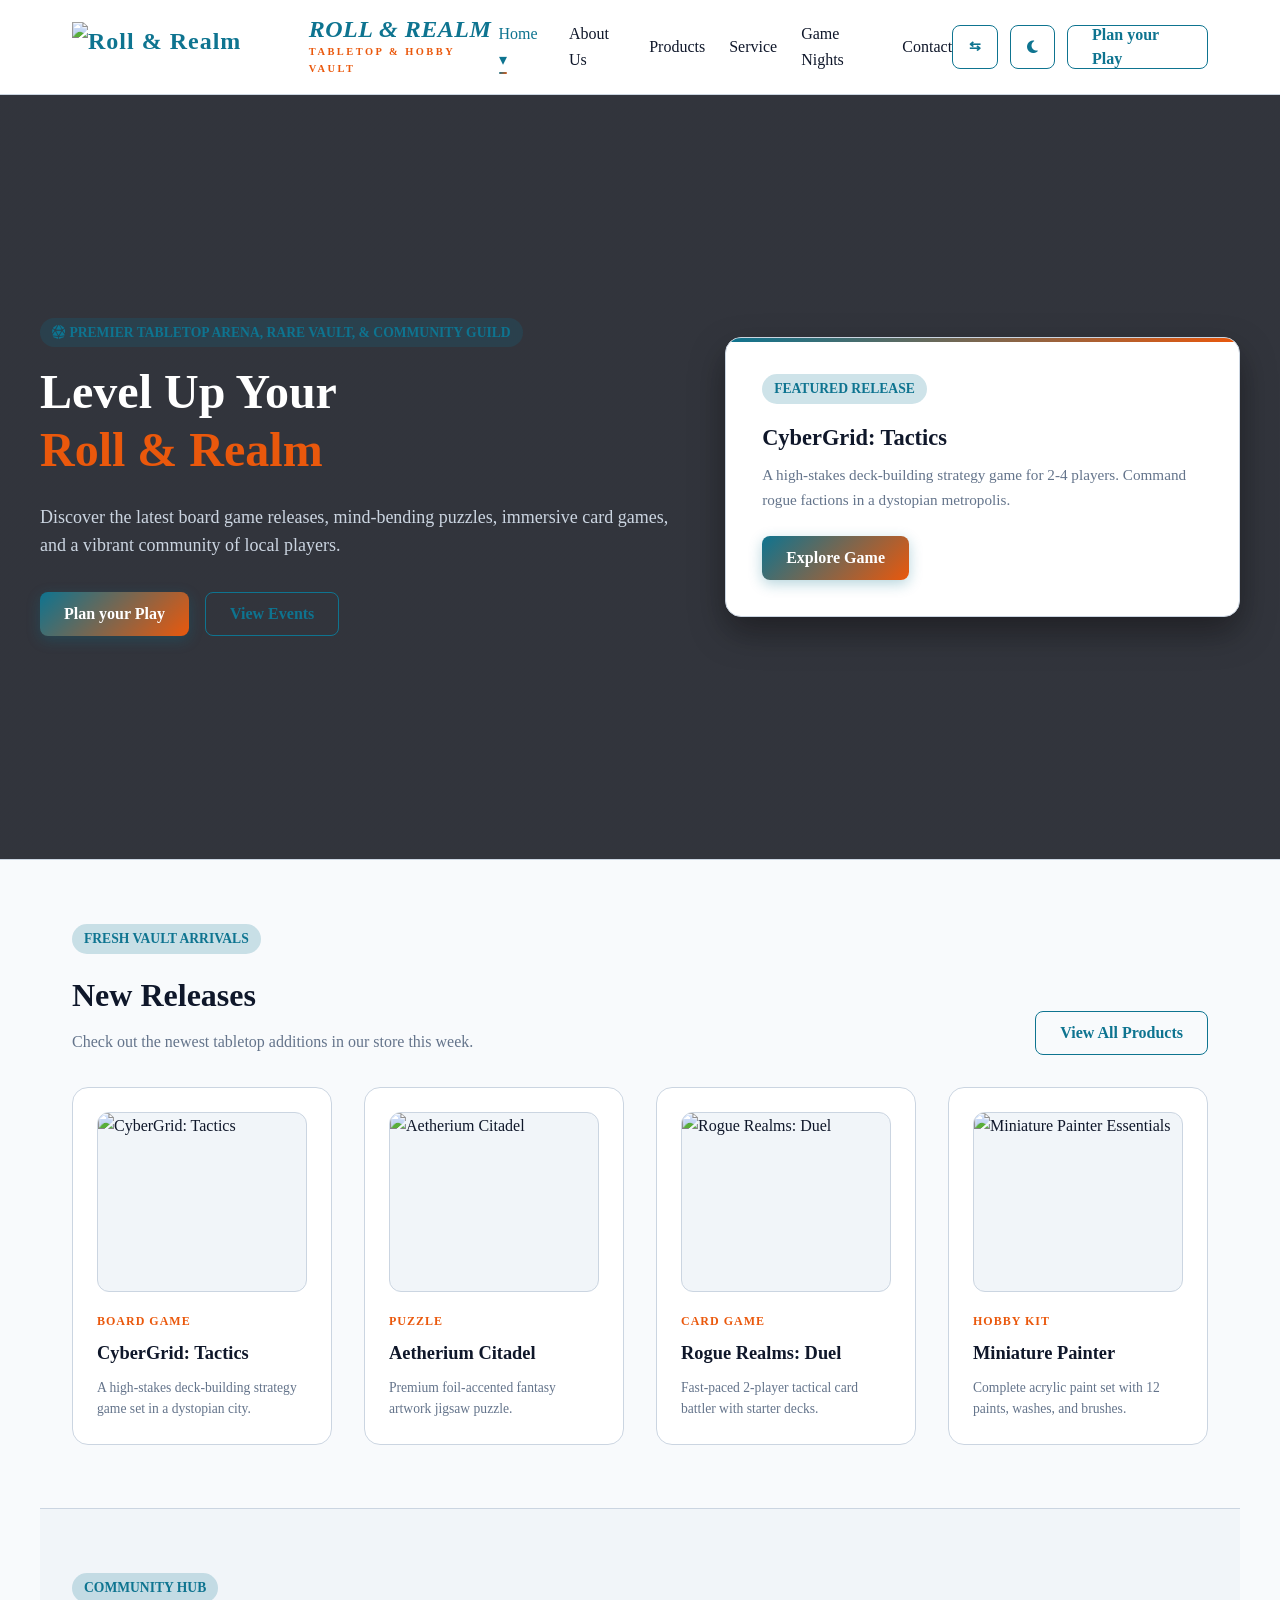
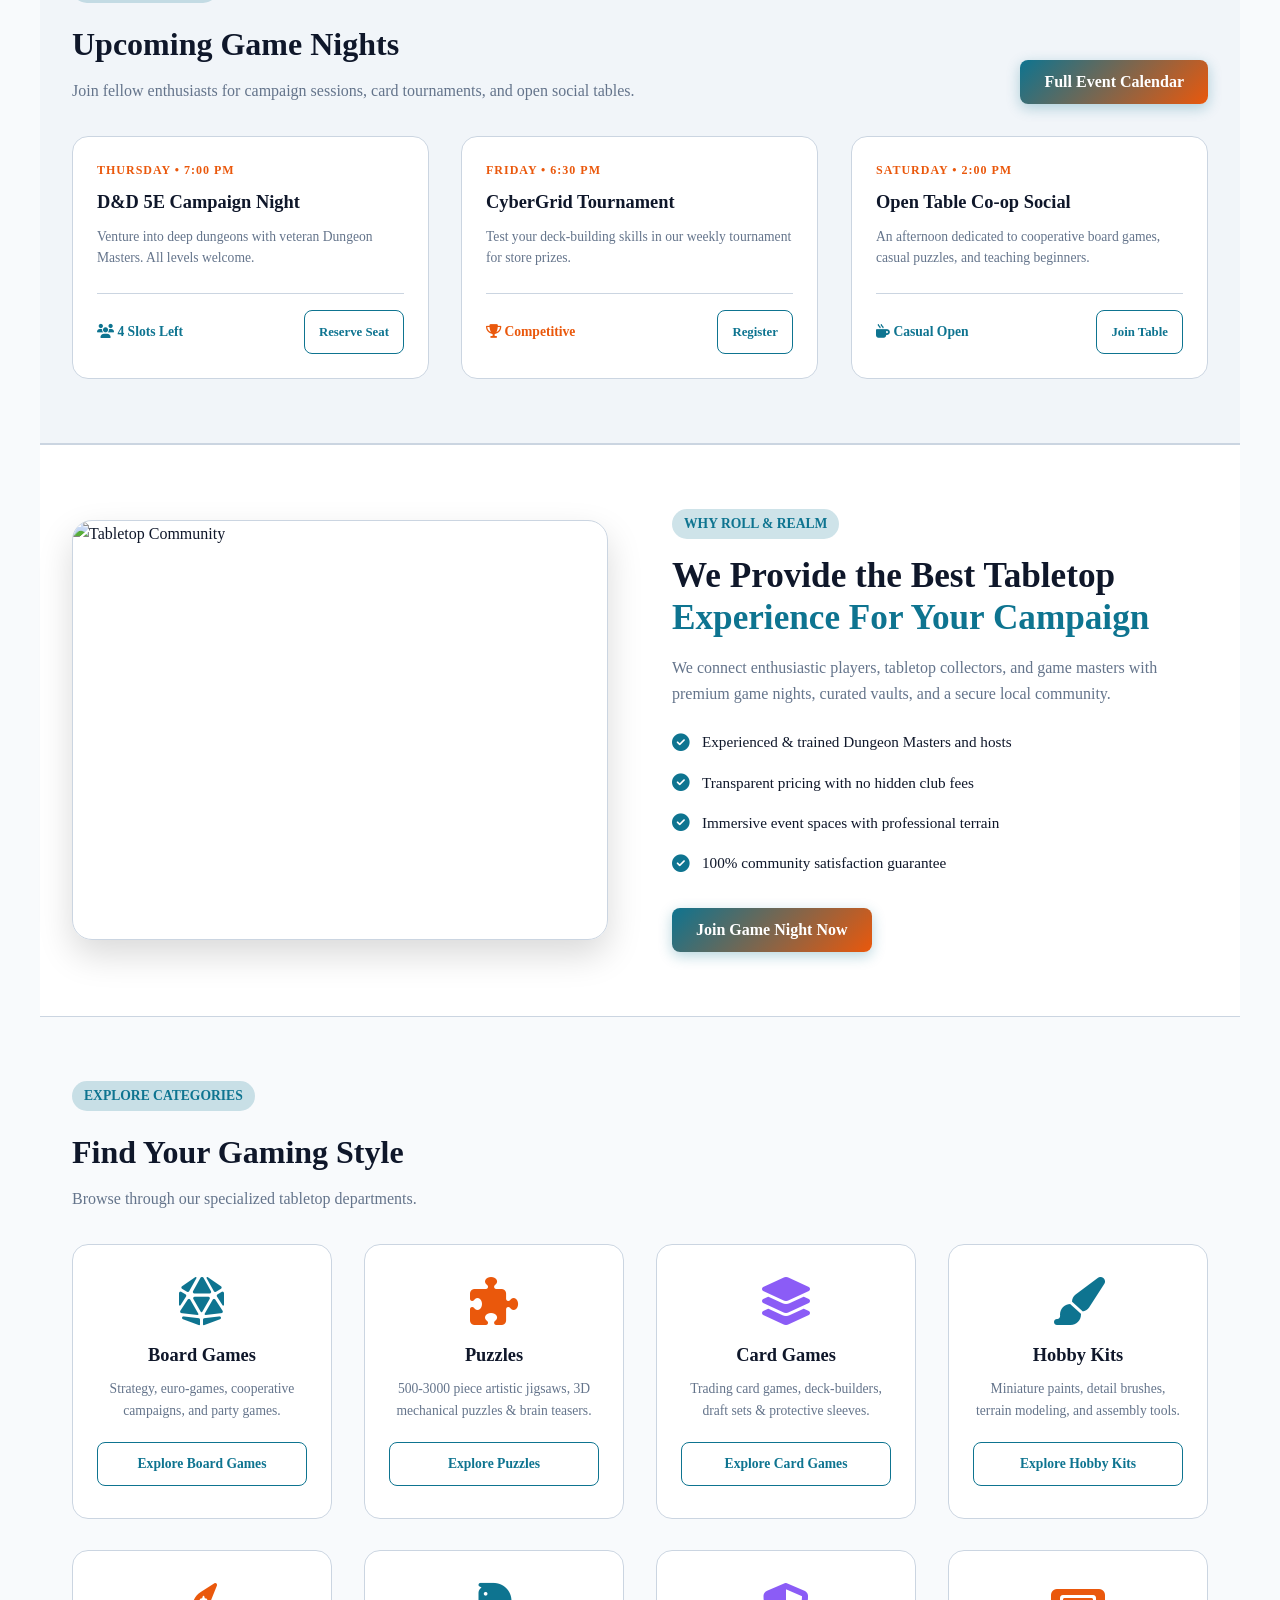
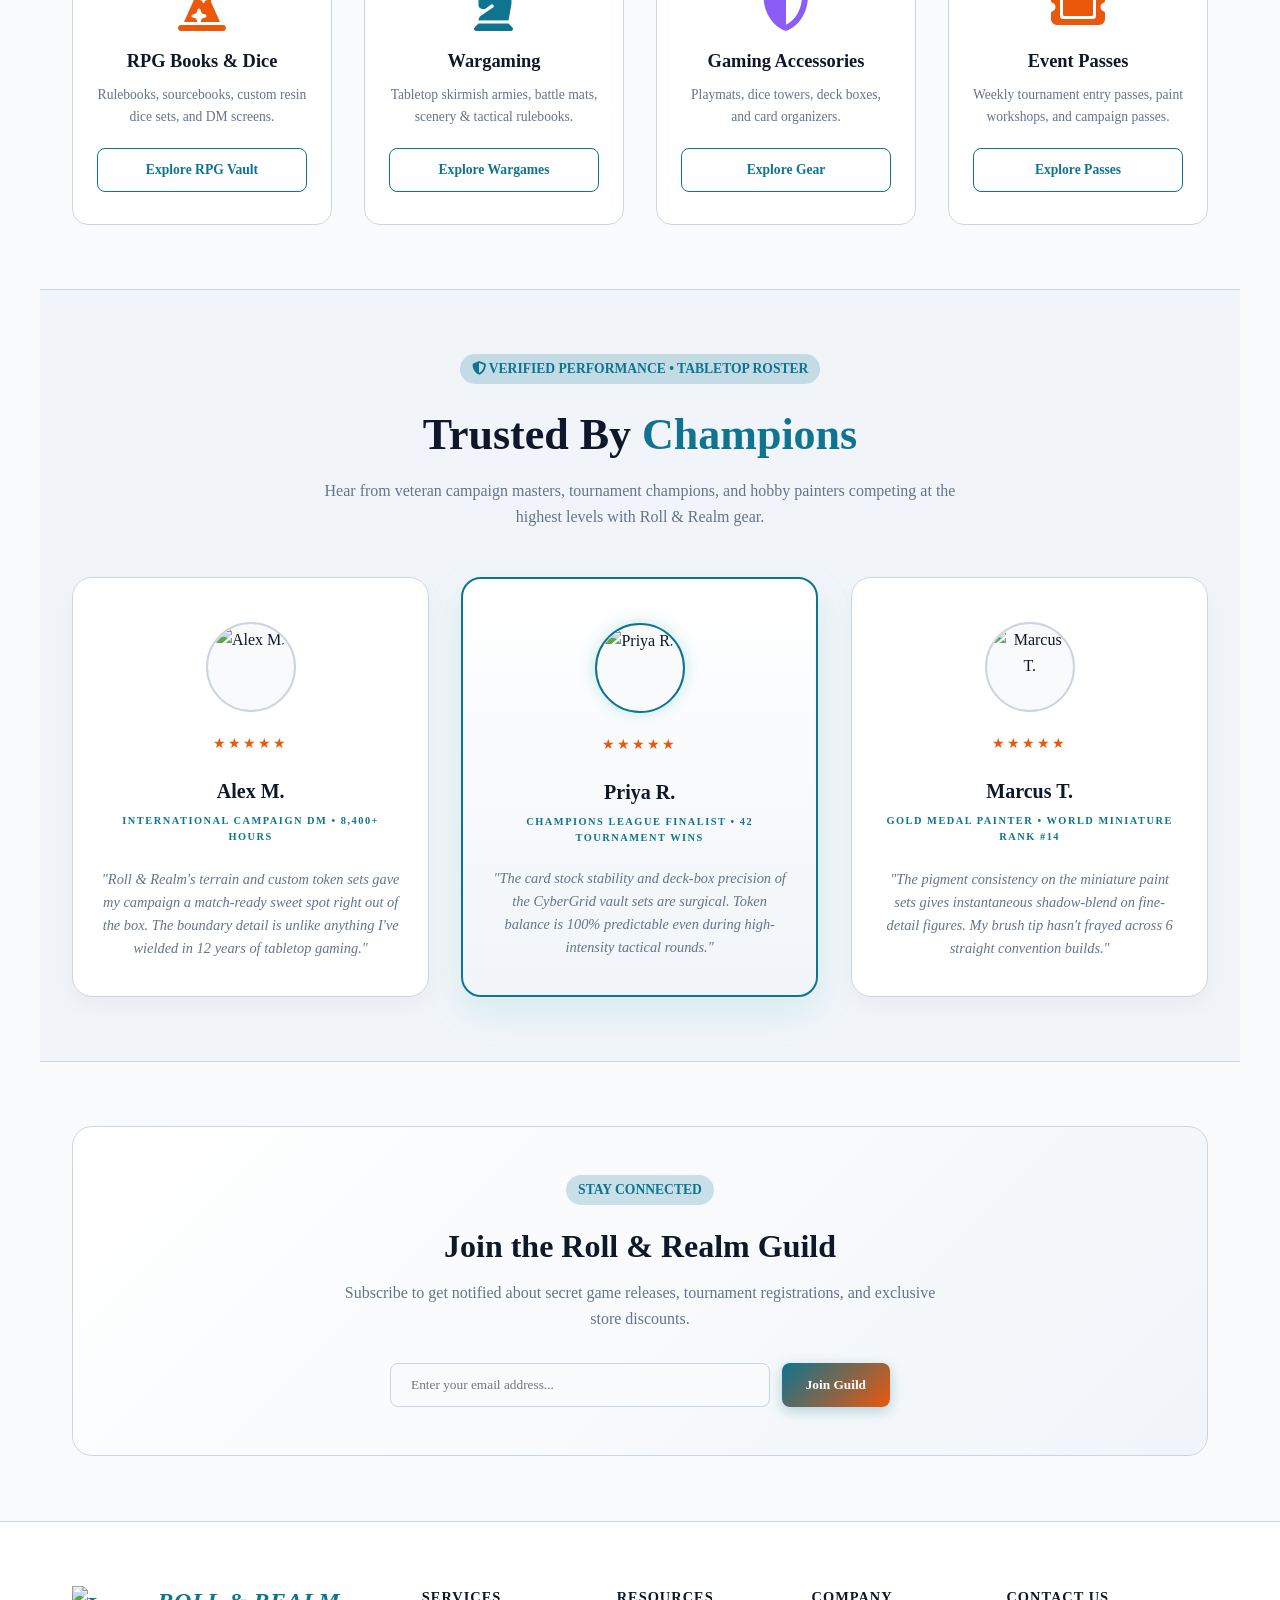
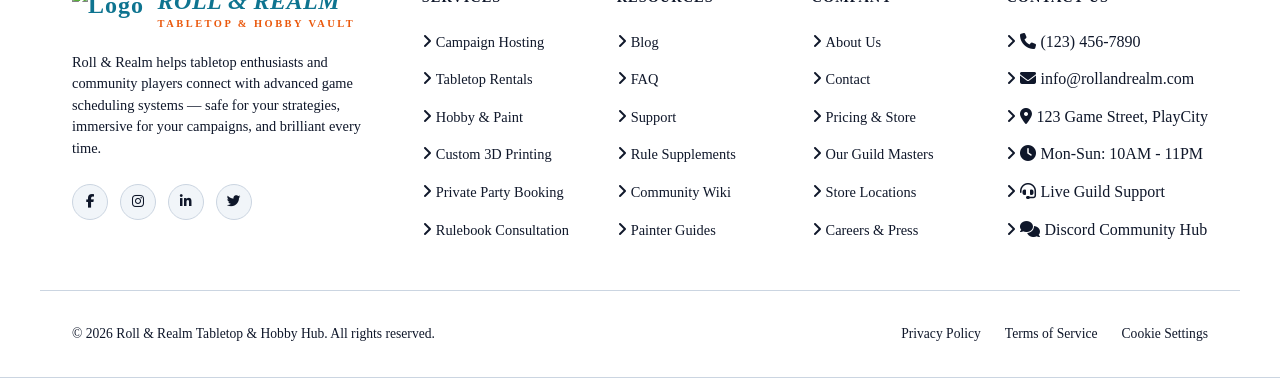
==== index.html @ 646dea74 "Add files via upload" ====
<!DOCTYPE html>
<html lang="en" dir="ltr" data-theme="light">
<head>
  <meta charset="UTF-8" />
  <meta name="viewport" content="width=device-width, initial-scale=1.0" />
  <title>Roll & Realm | Tabletop Games, Puzzles & Community</title>
  <link rel="stylesheet" href="https://cdnjs.cloudflare.com/ajax/libs/font-awesome/6.5.2/css/all.min.css">
  <link rel="stylesheet" href="index.css">
  <link rel="stylesheet" href="header_footer.css">
</head>
<body>

  <header>
    <div class="nav-container">
      <a href="index.html" class="logo" style="display: flex; align-items: center; gap: 0.85rem; text-decoration: none;">
        <img src="images/Gemini_Generated_Image_be06c9be06c9be06-removebg-preview.png" alt="Roll & Realm Logo" class="logo-img" style="height: 50px; width: auto; object-fit: contain;">
        <div style="display: flex; flex-direction: column;">
          <span style="font-family: var(--font-heading); font-size: 1.5rem; font-weight: 800; font-style: italic; letter-spacing: 0.5px; color: var(--accent-teal); line-height: 1.1;">
            ROLL & REALM
          </span>
          <span style="font-family: var(--font-body); font-size: 0.65rem; font-weight: 700; letter-spacing: 2.5px; color: var(--accent-orange); text-transform: uppercase; margin-top: 2px;">
            TABLETOP & HOBBY VAULT
          </span>
        </div>
      </a>
      
      <!-- Mobile Hamburger Toggle Button -->
      <button id="mobileMenuToggle" class="mobile-menu-toggle" aria-label="Toggle Navigation Menu">
        <i class="fa-solid fa-bars"></i>
      </button>
      
      <ul class="nav-links" id="navLinks">
        <li class="dropdown" id="homeDropdown">
          <a href="index.html" class="active dropdown-toggle">Home ▾</a>
          <ul class="dropdown-menu">
            <li><a href="index.html">Home 1</a></li>
            <li><a href="home2.html">Home 2</a></li>
          </ul>
        </li>
        <li><a href="about.html">About Us</a></li>
        <li><a href="products.html">Products</a></li>
        <li><a href="service.html">Service</a></li>
        <li><a href="gamenights.html">Game Nights</a></li>
        <li><a href="contact.html">Contact</a></li>
      </ul>

      <div class="header-actions">
        <button id="rtlToggle" class="icon-btn" title="Toggle Text Direction">⇆</button>
        <button id="themeToggle" class="icon-btn" title="Toggle Dark/Light Mode"><i class="fa-solid fa-moon"></i></button>
        <a href="joingamenight.html" class="btn btn-secondary">Plan your Play</a>
      </div>
    </div>
  </header>

  <section class="hero">
    <div class="hero-container">
      <div class="hero-content">
        <span class="badge"><i class="fa-solid fa-dice-d20"></i> PREMIER TABLETOP ARENA, RARE VAULT, & COMMUNITY GUILD</span>
        <h1>Level Up Your <br><span>Roll & Realm</span></h1>
        <p>Discover the latest board game releases, mind-bending puzzles, immersive card games, and a vibrant community of local players.</p>
        <div class="hero-buttons">
          <a href="joingamenight.html" class="btn btn-primary">Plan your Play</a>
          <a href="gamenights.html" class="btn btn-secondary">View Events</a>
        </div>
      </div>

      <div class="hero-banner-card">
        <span class="badge">Featured Release</span>
        <h2 style="font-family: var(--font-heading); margin-bottom: 0.5rem; font-size: 1.4rem;">CyberGrid: Tactics</h2>
        <p style="color: var(--text-muted); margin-bottom: 1.5rem; font-size: 0.95rem;">A high-stakes deck-building strategy game for 2-4 players. Command rogue factions in a dystopian metropolis.</p>
        <a href="products.html" class="btn btn-primary">Explore Game</a>
      </div>
    </div>
  </section>

  <section class="container">
    <div class="section-header">
      <div>
        <span class="badge">Fresh Vault Arrivals</span>
        <h2 class="section-title">New Releases</h2>
        <p class="section-subtitle">Check out the newest tabletop additions in our store this week.</p>
      </div>
      <a href="products.html" class="btn btn-secondary">View All Products</a>
    </div>

    <div class="grid">
      <div class="card">
        <div class="card-img-container">
          <img src="images/deb864ee4338fb6cf59f6efba144cb73.jpg" alt="CyberGrid: Tactics" class="card-img">
        </div>
        <span class="card-tags">BOARD GAME</span>
        <h3 class="card-title">CyberGrid: Tactics</h3>
        <p style="font-size: 0.85rem; color: var(--text-muted);">A high-stakes deck-building strategy game set in a dystopian city.</p>
      </div>

      <div class="card">
        <div class="card-img-container">
          <img src="images/7059cb725a400b8bf9dd830a35dd4285.jpg" alt="Aetherium Citadel" class="card-img">
        </div>
        <span class="card-tags">PUZZLE</span>
        <h3 class="card-title">Aetherium Citadel</h3>
        <p style="font-size: 0.85rem; color: var(--text-muted);">Premium foil-accented fantasy artwork jigsaw puzzle.</p>
      </div>

      <div class="card">
        <div class="card-img-container">
          <img src="images/573c27d5e5df1fb89075a47faf066656.jpg" alt="Rogue Realms: Duel" class="card-img">
        </div>
        <span class="card-tags">CARD GAME</span>
        <h3 class="card-title">Rogue Realms: Duel</h3>
        <p style="font-size: 0.85rem; color: var(--text-muted);">Fast-paced 2-player tactical card battler with starter decks.</p>
      </div>

      <div class="card">
        <div class="card-img-container">
          <img src="images/3bfb97fa944cf3297b268c1e244c42bf.jpg" alt="Miniature Painter Essentials" class="card-img">
        </div>
        <span class="card-tags">HOBBY KIT</span>
        <h3 class="card-title">Miniature Painter</h3>
        <p style="font-size: 0.85rem; color: var(--text-muted);">Complete acrylic paint set with 12 paints, washes, and brushes.</p>
      </div>
    </div>
  </section>

  <section class="container" style="background-color: var(--bg-card-hover); border-top: 1px solid var(--border-color); border-bottom: 1px solid var(--border-color);">
    <div class="section-header">
      <div>
        <span class="badge">Community Hub</span>
        <h2 class="section-title">Upcoming Game Nights</h2>
        <p class="section-subtitle">Join fellow enthusiasts for campaign sessions, card tournaments, and open social tables.</p>
      </div>
      <a href="gamenights.html" class="btn btn-primary">Full Event Calendar</a>
    </div>

    <div class="grid">
      <div class="card">
        <div class="card-tags">THURSDAY • 7:00 PM</div>
        <h3 class="card-title">D&D 5E Campaign Night</h3>
        <p style="font-size: 0.85rem; color: var(--text-muted); margin-bottom: 1.5rem;">Venture into deep dungeons with veteran Dungeon Masters. All levels welcome.</p>
        <div style="display: flex; justify-content: space-between; align-items: center; margin-top: auto; padding-top: 1rem; border-top: 1px solid var(--border-color);">
          <span style="font-size: 0.85rem; color: var(--accent-teal); font-weight: 600;"><i class="fa-solid fa-users"></i> 4 Slots Left</span>
          <a href="gamenights.html" class="btn btn-secondary" style="padding: 0.4rem 0.9rem; font-size: 0.8rem;">Reserve Seat</a>
        </div>
      </div>

      <div class="card">
        <div class="card-tags">FRIDAY • 6:30 PM</div>
        <h3 class="card-title">CyberGrid Tournament</h3>
        <p style="font-size: 0.85rem; color: var(--text-muted); margin-bottom: 1.5rem;">Test your deck-building skills in our weekly tournament for store prizes.</p>
        <div style="display: flex; justify-content: space-between; align-items: center; margin-top: auto; padding-top: 1rem; border-top: 1px solid var(--border-color);">
          <span style="font-size: 0.85rem; color: var(--accent-orange); font-weight: 600;"><i class="fa-solid fa-trophy"></i> Competitive</span>
          <a href="gamenights.html" class="btn btn-secondary" style="padding: 0.4rem 0.9rem; font-size: 0.8rem;">Register</a>
        </div>
      </div>

      <div class="card">
        <div class="card-tags">SATURDAY • 2:00 PM</div>
        <h3 class="card-title">Open Table Co-op Social</h3>
        <p style="font-size: 0.85rem; color: var(--text-muted); margin-bottom: 1.5rem;">An afternoon dedicated to cooperative board games, casual puzzles, and teaching beginners.</p>
        <div style="display: flex; justify-content: space-between; align-items: center; margin-top: auto; padding-top: 1rem; border-top: 1px solid var(--border-color);">
          <span style="font-size: 0.85rem; color: var(--accent-teal); font-weight: 600;"><i class="fa-solid fa-mug-hot"></i> Casual Open</span>
          <a href="gamenights.html" class="btn btn-secondary" style="padding: 0.4rem 0.9rem; font-size: 0.8rem;">Join Table</a>
        </div>
      </div>
    </div>
  </section>

  <section class="container feature-split-section">
    <div class="feature-split-grid">
      <div class="feature-img-box">
        <img src="images/Gemini_Generated_Image_5ckll5ckll5ckll5.png" alt="Tabletop Community" class="split-img">
      </div>

      <div class="feature-text-content">
        <span class="badge">Why Roll & Realm</span>
        <h2 class="section-title" style="font-size: 2.2rem; line-height: 1.2; margin-bottom: 1rem;">
          We Provide the Best Tabletop <br><span style="color: var(--accent-teal);">Experience For Your Campaign</span>
        </h2>
        <p class="section-subtitle" style="margin-bottom: 1.5rem;">
          We connect enthusiastic players, tabletop collectors, and game masters with premium game nights, curated vaults, and a secure local community.
        </p>

        <ul class="feature-check-list">
          <li><i class="fa-solid fa-circle-check"></i> Experienced & trained Dungeon Masters and hosts</li>
          <li><i class="fa-solid fa-circle-check"></i> Transparent pricing with no hidden club fees</li>
          <li><i class="fa-solid fa-circle-check"></i> Immersive event spaces with professional terrain</li>
          <li><i class="fa-solid fa-circle-check"></i> 100% community satisfaction guarantee</li>
        </ul>

        <div style="margin-top: 2rem;">
          <a href="gamenights.html" class="btn btn-primary">Join Game Night Now</a>
        </div>
      </div>
    </div>
  </section>

  <section class="container">
    <div class="section-header">
      <div>
        <span class="badge">EXPLORE CATEGORIES</span>
        <h2 class="section-title">Find Your Gaming Style</h2>
        <p class="section-subtitle">Browse through our specialized tabletop departments.</p>
      </div>
    </div>

    <div class="flex-categories-container">
      <div class="card flex-card">
        <i class="fa-solid fa-dice-d20 fa-3x" style="color: var(--accent-teal); margin-bottom: 1rem;"></i>
        <h3 class="card-title">Board Games</h3>
        <p style="font-size: 0.85rem; color: var(--text-muted); margin-bottom: 1.25rem;">Strategy, euro-games, cooperative campaigns, and party games.</p>
        <a href="products.html" class="btn btn-secondary" style="font-size: 0.85rem; margin-top: auto;">Explore Board Games</a>
      </div>

      <div class="card flex-card">
        <i class="fa-solid fa-puzzle-piece fa-3x" style="color: var(--accent-orange); margin-bottom: 1rem;"></i>
        <h3 class="card-title">Puzzles</h3>
        <p style="font-size: 0.85rem; color: var(--text-muted); margin-bottom: 1.25rem;">500-3000 piece artistic jigsaws, 3D mechanical puzzles & brain teasers.</p>
        <a href="products.html" class="btn btn-secondary" style="font-size: 0.85rem; margin-top: auto;">Explore Puzzles</a>
      </div>

      <div class="card flex-card">
        <i class="fa-solid fa-layer-group fa-3x" style="color: var(--accent-purple); margin-bottom: 1rem;"></i>
        <h3 class="card-title">Card Games</h3>
        <p style="font-size: 0.85rem; color: var(--text-muted); margin-bottom: 1.25rem;">Trading card games, deck-builders, draft sets & protective sleeves.</p>
        <a href="products.html" class="btn btn-secondary" style="font-size: 0.85rem; margin-top: auto;">Explore Card Games</a>
      </div>

      <div class="card flex-card">
        <i class="fa-solid fa-paint-brush fa-3x" style="color: var(--accent-teal); margin-bottom: 1rem;"></i>
        <h3 class="card-title">Hobby Kits</h3>
        <p style="font-size: 0.85rem; color: var(--text-muted); margin-bottom: 1.25rem;">Miniature paints, detail brushes, terrain modeling, and assembly tools.</p>
        <a href="products.html" class="btn btn-secondary" style="font-size: 0.85rem; margin-top: auto;">Explore Hobby Kits</a>
      </div>

      <div class="card flex-card">
        <i class="fa-solid fa-hat-wizard fa-3x" style="color: var(--accent-orange); margin-bottom: 1rem;"></i>
        <h3 class="card-title">RPG Books & Dice</h3>
        <p style="font-size: 0.85rem; color: var(--text-muted); margin-bottom: 1.25rem;">Rulebooks, sourcebooks, custom resin dice sets, and DM screens.</p>
        <a href="products.html" class="btn btn-secondary" style="font-size: 0.85rem; margin-top: auto;">Explore RPG Vault</a>
      </div>

      <div class="card flex-card">
        <i class="fa-solid fa-chess-knight fa-3x" style="color: var(--accent-teal); margin-bottom: 1rem;"></i>
        <h3 class="card-title">Wargaming</h3>
        <p style="font-size: 0.85rem; color: var(--text-muted); margin-bottom: 1.25rem;">Tabletop skirmish armies, battle mats, scenery & tactical rulebooks.</p>
        <a href="products.html" class="btn btn-secondary" style="font-size: 0.85rem; margin-top: auto;">Explore Wargames</a>
      </div>

      <div class="card flex-card">
        <i class="fa-solid fa-shield-halved fa-3x" style="color: var(--accent-purple); margin-bottom: 1rem;"></i>
        <h3 class="card-title">Gaming Accessories</h3>
        <p style="font-size: 0.85rem; color: var(--text-muted); margin-bottom: 1.25rem;">Playmats, dice towers, deck boxes, and card organizers.</p>
        <a href="products.html" class="btn btn-secondary" style="font-size: 0.85rem; margin-top: auto;">Explore Gear</a>
      </div>

      <div class="card flex-card">
        <i class="fa-solid fa-ticket fa-3x" style="color: var(--accent-orange); margin-bottom: 1rem;"></i>
        <h3 class="card-title">Event Passes</h3>
        <p style="font-size: 0.85rem; color: var(--text-muted); margin-bottom: 1.25rem;">Weekly tournament entry passes, paint workshops, and campaign passes.</p>
        <a href="gamenights.html" class="btn btn-secondary" style="font-size: 0.85rem; margin-top: auto;">Explore Passes</a>
      </div>
    </div>
  </section>

  <section class="container custom-hover-section" style="background-color: var(--bg-card-hover); border-top: 1px solid var(--border-color); border-bottom: 1px solid var(--border-color);">
    <div class="section-header center-header" style="text-align: center; display: block; margin-bottom: 3rem;">
      <span class="badge"><i class="fa-solid fa-shield-halved"></i> VERIFIED PERFORMANCE • TABLETOP ROSTER</span>
      <h2 class="section-title" style="font-size: 2.75rem;">Trusted By <span style="color: var(--accent-teal);">Champions</span></h2>
      <p class="section-subtitle" style="max-width: 650px; margin: 0 auto;">Hear from veteran campaign masters, tournament champions, and hobby painters competing at the highest levels with Roll & Realm gear.</p>
    </div>

    <!-- 3-Column Testimonial Grid -->
    <div class="testimonial-grid-layout">
      
      <!-- Card 1 -->
      <div class="card testimonial-box">
        
        
        <div class="testimonial-avatar-container">
          <img src="images/2b98ae492c1845819f90e3c152457553.jpg" alt="Alex M." class="testimonial-avatar">
        </div>
        <div style="display: flex; justify-content: space-between; align-items: center; margin-bottom: 1.25rem;">
          <div style="color: var(--accent-orange); font-size: 0.9rem; letter-spacing: 2px;">★★★★★</div>
        </div>

        <h3 class="testimonial-author-name">Alex M.</h3>
        <p class="testimonial-author-title">INTERNATIONAL CAMPAIGN DM • 8,400+ HOURS</p>
        <p class="testimonial-quote">"Roll & Realm's terrain and custom token sets gave my campaign a match-ready sweet spot right out of the box. The boundary detail is unlike anything I've wielded in 12 years of tabletop gaming."</p>
      </div>

      <!-- Card 2 (Highlighted Featured Card) -->
      <div class="card testimonial-box featured-testimonial">
        
        
        <div class="testimonial-avatar-container active-avatar">
          <img src="images/8bd46b177629d8dad90fb47598eb66c9.jpg" alt="Priya R." class="testimonial-avatar">
        </div>
        <div style="display: flex; justify-content: space-between; align-items: center; margin-bottom: 1.25rem;">
          <div style="color: var(--accent-orange); font-size: 0.9rem; letter-spacing: 2px;">★★★★★</div>
        </div>

        <h3 class="testimonial-author-name">Priya R.</h3>
        <p class="testimonial-author-title">CHAMPIONS LEAGUE FINALIST • 42 TOURNAMENT WINS</p>
        <p class="testimonial-quote">"The card stock stability and deck-box precision of the CyberGrid vault sets are surgical. Token balance is 100% predictable even during high-intensity tactical rounds."</p>
      </div>

      <!-- Card 3 -->
      <div class="card testimonial-box">
        
        
        <div class="testimonial-avatar-container">
          <img src="images/3d750ff405ef3b0f07dc7e620c6904a9.jpg" alt="Marcus T." class="testimonial-avatar">
        </div>
        <div style="display: flex; justify-content: space-between; align-items: center; margin-bottom: 1.25rem;">
          <div style="color: var(--accent-orange); font-size: 0.9rem; letter-spacing: 2px;">★★★★★</div>
        </div>

        <h3 class="testimonial-author-name">Marcus T.</h3>
        <p class="testimonial-author-title">GOLD MEDAL PAINTER • WORLD MINIATURE RANK #14</p>
        <p class="testimonial-quote">"The pigment consistency on the miniature paint sets gives instantaneous shadow-blend on fine-detail figures. My brush tip hasn't frayed across 6 straight convention builds."</p>
      </div>

    </div>
  </section>

  <section class="container">
    <div style="background: linear-gradient(135deg, var(--bg-card), var(--bg-card-hover)); border: 1px solid var(--border-color); border-radius: 20px; text-align: center; padding: 3rem 2rem;">
      <span class="badge">Stay Connected</span>
      <h2 class="section-title" style="margin-bottom: 0.5rem;">Join the Roll & Realm Guild</h2>
      <p class="section-subtitle" style="max-width: 600px; margin: 0 auto 2rem auto;">Subscribe to get notified about secret game releases, tournament registrations, and exclusive store discounts.</p>

      <form style="display: flex; justify-content: center; gap: 0.75rem; max-width: 500px; margin: 0 auto; flex-wrap: wrap;">
        <input type="email" placeholder="Enter your email address..." required style="padding: 0.75rem 1.25rem; border-radius: 8px; border: 1px solid var(--border-color); background: var(--bg-dark); color: var(--text-main); flex: 1; min-width: 240px; font-family: var(--font-body);">
        <button type="submit" class="btn btn-primary">Join Guild</button>
      </form>
    </div>
  </section>

  <footer class="site-footer">
    <div class="footer-container">
      <div class="footer-brand-col">
        <a href="index.html" class="footer-logo" style="display: flex; align-items: center; gap: 0.85rem; text-decoration: none;">
          <!-- Footer Logo Image (50px height) -->
          <img src="images/Gemini_Generated_Image_be06c9be06c9be06-removebg-preview.png" alt="Logo" class="footer-logo-img" style="height: 50px; width: auto; object-fit: contain;">
          <div style="display: flex; flex-direction: column;">
            <!-- Primary & Secondary Color-Split Title -->
            <span style="font-family: var(--font-heading); font-size: 1.5rem; font-weight: 800; font-style: italic; letter-spacing: 0.5px; color: var(--accent-teal); line-height: 1.1;">
              ROLL & REALM
            </span>
            <span style="font-family: var(--font-body); font-size: 0.65rem; font-weight: 700; letter-spacing: 2.5px; color: var(--accent-orange); text-transform: uppercase; margin-top: 2px;">
              TABLETOP & HOBBY VAULT
            </span>
          </div>
        </a>
        <p>Roll & Realm helps tabletop enthusiasts and community players connect with advanced game scheduling systems — safe for your strategies, immersive for your campaigns, and brilliant every time.</p>
        <div class="footer-socials">
          <a href="#" class="social-icon"><i class="fab fa-facebook-f"></i></a>
          <a href="#" class="social-icon"><i class="fab fa-instagram"></i></a>
          <a href="#" class="social-icon"><i class="fab fa-linkedin-in"></i></a>
          <a href="#" class="social-icon"><i class="fab fa-twitter"></i></a>
        </div>
      </div>

      <div class="footer-col">
        <h4>SERVICES</h4>
        <ul class="footer-links">
          <li><i class="fa-solid fa-angle-right"></i> <a href="service.html">Campaign Hosting</a></li>
          <li><i class="fa-solid fa-angle-right"></i> <a href="service.html">Tabletop Rentals</a></li>
          <li><i class="fa-solid fa-angle-right"></i> <a href="service.html">Hobby & Paint</a></li>
          <!-- 3 Added Points -->
          <li><i class="fa-solid fa-angle-right"></i> <a href="service.html">Custom 3D Printing</a></li>
          <li><i class="fa-solid fa-angle-right"></i> <a href="service.html">Private Party Booking</a></li>
          <li><i class="fa-solid fa-angle-right"></i> <a href="service.html">Rulebook Consultation</a></li>
        </ul>
      </div>

      <div class="footer-col">
        <h4>RESOURCES</h4>
        <ul class="footer-links">
          <li><i class="fa-solid fa-angle-right"></i> <a href="blog.html">Blog</a></li>
          <li><i class="fa-solid fa-angle-right"></i> <a href="contact.html">FAQ</a></li>
          <li><i class="fa-solid fa-angle-right"></i> <a href="contact.html">Support</a></li>
          <!-- 3 Added Points -->
          <li><i class="fa-solid fa-angle-right"></i> <a href="blog.html">Rule Supplements</a></li>
          <li><i class="fa-solid fa-angle-right"></i> <a href="blog.html">Community Wiki</a></li>
          <li><i class="fa-solid fa-angle-right"></i> <a href="blog.html">Painter Guides</a></li>
        </ul>
      </div>

      <div class="footer-col">
        <h4>COMPANY</h4>
        <ul class="footer-links">
          <li><i class="fa-solid fa-angle-right"></i> <a href="about.html">About Us</a></li>
          <li><i class="fa-solid fa-angle-right"></i> <a href="contact.html">Contact</a></li>
          <li><i class="fa-solid fa-angle-right"></i> <a href="products.html">Pricing & Store</a></li>
          <!-- 3 Added Points -->
          <li><i class="fa-solid fa-angle-right"></i> <a href="about.html">Our Guild Masters</a></li>
          <li><i class="fa-solid fa-angle-right"></i> <a href="about.html">Store Locations</a></li>
          <li><i class="fa-solid fa-angle-right"></i> <a href="about.html">Careers & Press</a></li>
        </ul>
      </div>

      <div class="footer-col">
        <h4>CONTACT US</h4>
        <ul class="footer-links">
          <li><i class="fa-solid fa-angle-right"></i> <i class="fa-solid fa-phone"></i> (123) 456-7890</li>
          <li><i class="fa-solid fa-angle-right"></i> <i class="fa-solid fa-envelope"></i> info@rollandrealm.com</li>
          <li><i class="fa-solid fa-angle-right"></i> <i class="fa-solid fa-map-marker-alt"></i> 123 Game Street, PlayCity</li>
          <!-- 3 Added Points -->
          <li><i class="fa-solid fa-angle-right"></i> <i class="fa-solid fa-clock"></i> Mon-Sun: 10AM - 11PM</li>
          <li><i class="fa-solid fa-angle-right"></i> <i class="fa-solid fa-headset"></i> Live Guild Support</li>
          <li><i class="fa-solid fa-angle-right"></i> <i class="fa-solid fa-comments"></i> Discord Community Hub</li>
        </ul>
      </div>
    </div>

    <div class="footer-bottom">
      <p>&copy; 2026 Roll & Realm Tabletop & Hobby Hub. All rights reserved.</p>
      <div class="footer-bottom-links">
        <a href="#">Privacy Policy</a>
        <a href="#">Terms of Service</a>
        <a href="#">Cookie Settings</a>
      </div>
    </div>
  </footer>

  <script src="allfils.js"></script>
</body>
</html>
---- index.css ----
.logo, .footer-logo {
  display: flex;
  align-items: center;
  gap: 0.85rem;
  text-decoration: none;
}

.logo-img, .footer-logo-img {
  height: 50px;
  width: auto;
  object-fit: contain;
}

.logo-text-group {
  display: flex;
  flex-direction: column;
}

.logo-title {
  font-family: var(--font-heading);
  font-size: 1.5rem;
  font-weight: 800;
  font-style: italic;
  letter-spacing: 0.5px;
  color: var(--text-main);
  line-height: 1.1;
}

.logo-title .brand-accent {
  color: var(--accent-teal);
}

.logo-subtitle {
  font-family: var(--font-body);
  font-size: 0.65rem;
  font-weight: 700;
  letter-spacing: 2.5px;
  color: var(--accent-teal);
  text-transform: uppercase;
  margin-top: 2px;
}

/* --- Hero Section Styles --- */
.hero {
  width: 100%;
  min-height: 85vh;
  margin: 0;
  padding: 5rem 2rem; 
  display: flex;
  align-items: center;
  justify-content: center;
  background: linear-gradient(rgba(15, 17, 26, 0.85), rgba(15, 17, 26, 0.85)), 
              url('images/Gemini_Generated_Image_5ckll5ckll5ckll5.png');
  background-size: cover;
  background-position: center;
  background-repeat: no-repeat;
  border-bottom: 1px solid var(--border-color);
}

.hero-container {
  max-width: 1200px;
  width: 100%;
  margin: 0 auto;
  display: grid;
  grid-template-columns: 1.1fr 0.9fr;
  gap: 3.5rem;
  align-items: center;
  padding: 0;
}

.hero-content {
  padding-left: 0;
  text-align: left;
}

.hero-content h1 {
  font-family: var(--font-heading);
  font-size: 3rem;
  line-height: 1.2;
  margin-bottom: 1.5rem;
  color: #ffffff;
}

.hero-content h1 span {
  color: var(--accent-orange);
}

.hero-content p {
  color: #cbd5e1;
  font-size: 1.125rem;
  margin-bottom: 2rem;
  line-height: 1.6;
}

.hero-buttons {
  display: flex;
  gap: 1rem;
}

.hero-banner-card {
  background: var(--bg-card);
  border: 1px solid var(--border-color);
  border-radius: 16px;
  padding: 2.25rem;
  box-shadow: 0 15px 35px rgba(0, 0, 0, 0.4);
  position: relative;
  overflow: hidden;
  backdrop-filter: blur(10px);
  width: 100%;
}

.hero-banner-card::before {
  content: '';
  position: absolute;
  top: 0;
  left: 0;
  width: 100%;
  height: 4px;
  background: linear-gradient(to right, var(--accent-teal), var(--accent-orange));
}

/* --- Split Section Layout --- */
.feature-split-section {
  background-color: var(--bg-card);
  border-top: 1px solid var(--border-color);
  border-bottom: 1px solid var(--border-color);
}

.feature-split-grid {
  display: grid;
  grid-template-columns: 1fr 1fr;
  gap: 4rem;
  align-items: center;
}

.feature-img-box {
  width: 100%;
  height: 420px;
  border-radius: 20px;
  overflow: hidden;
  border: 1px solid var(--border-color);
  box-shadow: 0 15px 35px rgba(0, 0, 0, 0.15);
}

.split-img {
  width: 100%;
  height: 100%;
  object-fit: cover;
  transition: transform 0.4s ease;
}

.feature-img-box:hover .split-img {
  transform: scale(1.03);
}

.feature-check-list {
  list-style: none;
  display: flex;
  flex-direction: column;
  gap: 1rem;
}

.feature-check-list li {
  display: flex;
  align-items: center;
  gap: 0.75rem;
  font-size: 0.95rem;
  font-weight: 500;
  color: var(--text-main);
}

.feature-check-list li i {
  color: var(--accent-teal);
  font-size: 1.1rem;
}

/* --- General Containers & Grids --- */
.container {
  max-width: 1200px;
  margin: 0 auto;
  padding: 4rem 2rem;
}

.section-header {
  display: flex;
  justify-content: space-between;
  align-items: flex-end;
  margin-bottom: 2rem;
  flex-wrap: wrap;
  gap: 1rem;
}

.section-title {
  font-family: var(--font-heading);
  font-size: 2rem;
  margin-bottom: 0.5rem;
  color: var(--text-main);
}

.section-subtitle {
  color: var(--text-muted);
}

.grid {
  display: grid;
  grid-template-columns: repeat(auto-fit, minmax(250px, 1fr));
  gap: 2rem;
}

.card {
  background-color: var(--bg-card);
  border: 1px solid var(--border-color);
  border-radius: 16px;
  padding: 1.5rem;
  transition: all 0.3s ease;
  display: flex;
  flex-direction: column;
}

.card:hover {
  transform: translateY(-5px);
  border-color: var(--accent-teal);
  background-color: var(--bg-card-hover);
  box-shadow: 0 10px 25px rgba(0, 0, 0, 0.15);
}

.card-img-container {
  width: 100%;
  height: 180px;
  background-color: var(--bg-card-hover);
  border-radius: 12px;
  overflow: hidden;
  margin-bottom: 1.25rem;
  border: 1px solid var(--border-color);
  display: flex;
  align-items: center;
  justify-content: center;
}

.card-img {
  width: 100%;
  height: 100%;
  object-fit: cover;
  transition: transform 0.3s ease;
}

.card:hover .card-img {
  transform: scale(1.05);
}

.card-tags {
  font-size: 0.75rem;
  color: var(--accent-orange);
  margin-bottom: 0.5rem;
  font-weight: 700;
  letter-spacing: 1px;
}

.card-title {
  font-family: var(--font-heading);
  font-size: 1.15rem;
  font-weight: 700;
  margin-bottom: 0.5rem;
  color: var(--text-main);
}

.card-price {
  font-size: 1.2rem;
  font-weight: 700;
  color: var(--accent-teal);
  margin-top: auto;
  padding-top: 1rem;
}

/* --- Category Flex Layout --- */
.flex-categories-container {
  display: flex;
  flex-wrap: wrap;
  gap: 2rem;
  justify-content: space-between;
}

.flex-card {
  flex: 1 1 calc(25% - 1.5rem);
  min-width: 240px;
  text-align: center;
  padding: 2rem 1.5rem;
  box-sizing: border-box;
}

/* --- Trusted By Champions Grid & Card Styles --- */
.testimonial-grid-layout {
  display: grid;
  grid-template-columns: repeat(3, 1fr);
  gap: 2rem;
  max-width: 1200px;
  margin: 0 auto;
  align-items: stretch;
}

.testimonial-box {
  background-color: var(--bg-card);
  border: 1px solid var(--border-color);
  border-radius: 20px;
  padding: 2.25rem 1.75rem;
  display: flex;
  flex-direction: column;
  align-items: center;
  text-align: center;
  transition: all 0.3s ease;
  box-shadow: 0 10px 25px rgba(0, 0, 0, 0.04);
}

.testimonial-box:hover {
  transform: translateY(-5px);
  border-color: var(--accent-teal);
  box-shadow: 0 15px 35px rgba(0, 0, 0, 0.1);
}

/* Highlighted middle card matching reference image */
.featured-testimonial {
  border: 2px solid var(--accent-teal) !important;
  background: linear-gradient(to bottom, var(--bg-card), var(--bg-card-hover));
  transform: scale(1.03);
  box-shadow: 0 15px 40px rgba(0, 168, 150, 0.12);
}

.featured-testimonial:hover {
  transform: scale(1.05) translateY(-5px);
}

.testimonial-avatar-container {
  width: 90px;
  height: 90px;
  border-radius: 50%;
  padding: 3px;
  border: 2px solid var(--border-color);
  margin: 0.5rem auto 1.25rem auto;
  overflow: hidden;
  background: var(--bg-dark);
}

.active-avatar {
  border-color: var(--accent-teal);
  box-shadow: 0 0 15px rgba(0, 168, 150, 0.25);
}

.testimonial-avatar {
  width: 100%;
  height: 100%;
  object-fit: cover;
  border-radius: 50%;
}

.testimonial-author-name {
  font-family: var(--font-heading);
  font-size: 1.25rem;
  font-weight: 800;
  color: var(--text-main);
  margin-bottom: 0.35rem;
}

.testimonial-author-title {
  font-family: var(--font-body);
  font-size: 0.65rem;
  font-weight: 700;
  letter-spacing: 1.5px;
  color: var(--accent-teal);
  margin-bottom: 1.25rem;
  text-transform: uppercase;
}

.testimonial-quote {
  font-family: var(--font-body);
  font-size: 0.9rem;
  color: var(--text-muted);
  line-height: 1.6;
  font-style: italic;
  margin-top: auto;
}

[dir="rtl"] .dropdown-menu {
  left: auto;
  right: 0;
}

/* --- Responsive Media Queries --- */
@media (max-width: 1024px) {
  .flex-card {
    flex: 1 1 calc(50% - 1rem);
  }
}

@media (max-width: 992px) {
  .testimonial-grid-layout {
    grid-template-columns: 1fr;
    max-width: 500px;
  }
  .featured-testimonial {
    transform: none;
  }
  .featured-testimonial:hover {
    transform: translateY(-5px);
  }
}

@media (max-width: 900px) {
  .hero-container {
    grid-template-columns: 1fr;
    text-align: center;
  }
  .hero-content {
    text-align: center;
  }
  .hero-content p {
    margin-left: auto;
    margin-right: auto;
  }
  .hero-buttons {
    justify-content: center;
  }

  .feature-split-grid {
    grid-template-columns: 1fr;
    gap: 2.5rem;
  }
  .feature-img-box {
    height: 300px;
  }
}

@media (max-width: 600px) {
  .flex-card {
    flex: 1 1 100%;
  }
}
---- header_footer.css ----
:root {
  --font-heading: 'Playfair Display', serif;
  --font-body: 'Lora', serif;
}

:root[data-theme="dark"] {
  --bg-dark: #0f111a;
  --bg-card: #181b29;
  --bg-card-hover: #21263b;
  --accent-teal: #06b6d4;
  --accent-orange: #f97316;
  --accent-purple: #8b5cf6;
  --text-main: #f3f4f6;
  --text-muted: #9ca3af;
  --border-color: #2e344e;
}

:root, :root[data-theme="light"] {
  --bg-dark: #f8fafc;
  --bg-card: #ffffff;
  --bg-card-hover: #f1f5f9;
  --accent-teal: #0e7490;
  --accent-orange: #ea580c;
  --accent-purple: #8b5cf6;
  --text-main: #0f172a;
  --text-muted: #64748b;
  --border-color: #cbd5e1;
}

* {
  box-sizing: border-box;
  margin: 0;
  padding: 0;
}

body {
  background-color: var(--bg-dark);
  color: var(--text-main);
  font-family: var(--font-body);
  line-height: 1.6;
  transition: background-color 0.3s ease, color 0.3s ease;
}

a {
  color: inherit;
  text-decoration: none;
}

header {
  background-color: var(--bg-card);
  backdrop-filter: blur(8px);
  border-bottom: 1px solid var(--border-color);
  position: sticky;
  top: 0;
  z-index: 1000;
}

.nav-container {
  max-width: 1200px;
  margin: 0 auto;
  display: flex;
  justify-content: space-between;
  align-items: center;
  padding: 1rem 2rem;
}

.logo {
  font-family: var(--font-heading);
  font-size: 1.5rem;
  font-weight: 800;
  color: var(--accent-teal);
  display: flex; 
  align-items: center;
  gap: 0.75rem;
  letter-spacing: 1px;
}

.logo-img {
  height: 36px;
  width: auto;
  object-fit: contain;
}

.nav-links {
  display: flex;
  list-style: none;
  gap: 1.5rem;
  align-items: center;
}

.nav-links a {
  font-weight: 500;
  transition: color 0.2s ease;
  position: relative;
  padding-bottom: 4px;
}

.nav-links a:hover {
  color: var(--accent-teal);
}

.nav-links a.active {
  color: var(--accent-teal);
}

.nav-links a.active::after {
  content: '';
  position: absolute;
  bottom: 0;
  left: 0;
  width: 100%;
  height: 2px;
  background: linear-gradient(135deg, var(--accent-teal), var(--accent-orange));
  border-radius: 2px;
}

.dropdown {
  position: relative;
}

.dropdown-menu {
  position: absolute;
  top: 100%;
  left: 0;
  background-color: var(--bg-card);
  border: 1px solid var(--border-color);
  border-radius: 8px;
  list-style: none;
  padding: 0.5rem 0;
  min-width: 130px;
  display: none;
  box-shadow: 0 10px 25px rgba(0,0,0,0.15);
}

.dropdown:hover .dropdown-menu {
  display: block;
}

.dropdown-menu li a {
  padding: 0.5rem 1rem;
  display: block;
  font-size: 0.9rem;
  color: var(--text-muted);
}

.dropdown-menu li a:hover {
  background-color: var(--bg-card-hover);
  color: var(--accent-teal);
  padding-bottom: 0.5rem;
}

.dropdown-menu li a.active::after {
  display: none;
}

.header-actions {
  display: flex;
  align-items: center;
  gap: 0.75rem;
}

/* --- Toggle Buttons matched exactly to Secondary Buttons --- */
.icon-btn {
  display: inline-flex;
  align-items: center;
  justify-content: center;
  gap: 0.5rem;
  padding: 0.75rem 1rem;
  border-radius: 8px;
  font-weight: 600;
  cursor: pointer;
  transition: all 0.2s ease;
  background: transparent;
  border: 1px solid var(--accent-teal);
  color: var(--accent-teal) !important;
  font-size: 0.9rem;
  font-family: var(--font-body);
  line-height: 1.5;
  height: 44px;
}

.icon-btn:hover {
  background: rgba(14, 116, 144, 0.12);
  transform: translateY(-2px);
}

.btn {
  display: inline-flex;
  align-items: center;
  justify-content: center;
  gap: 0.5rem;
  padding: 0.75rem 1.5rem;
  border-radius: 8px;
  font-weight: 600;
  cursor: pointer;
  transition: all 0.2s ease;
  border: none;
  font-family: var(--font-body);
  line-height: 1.5;
  height: 44px;
}

.btn-primary {
  background: linear-gradient(135deg, var(--accent-teal), var(--accent-orange));
  color: #ffffff !important;
  box-shadow: 0 4px 14px rgba(14, 116, 144, 0.3);
}

.btn-primary:hover {
  transform: translateY(-2px);
  box-shadow: 0 6px 20px rgba(249, 115, 22, 0.4);
}

.btn-secondary {
  background: transparent;
  border: 1px solid var(--accent-teal);
  color: var(--accent-teal) !important;
}

.btn-secondary:hover {
  background: rgba(14, 116, 144, 0.12);
  transform: translateY(-2px);
}

.badge {
  display: inline-block;
  background: rgba(14, 116, 144, 0.2);
  color: var(--accent-teal);
  padding: 0.25rem 0.75rem;
  border-radius: 20px;
  font-size: 0.85rem;
  font-weight: 600;
  margin-bottom: 1rem;
  text-transform: uppercase;
}

.site-footer {
  background-color: var(--bg-card);
  border-top: 1px solid var(--border-color);
  border-bottom: 1px solid var(--border-color);
  padding: 4rem 0 2rem 0;
}

.footer-container {
  max-width: 1200px;
  margin: 0 auto;
  padding: 0 2rem 3rem 2rem;
  display: grid;
  grid-template-columns: 2fr 1fr 1fr 1fr 1fr;
  gap: 2.5rem;
  border-bottom: 1px solid var(--border-color);
}

.footer-brand-col {
  display: flex;
  flex-direction: column;
  gap: 1rem;
}

.footer-logo {
  font-family: var(--font-heading);
  font-size: 1.5rem;
  font-weight: 800;
  color: var(--accent-teal);
  display: flex; 
  align-items: center;
  gap: 0.75rem;
  letter-spacing: 1px;
}

.footer-logo-img {
  height: 36px;
  width: auto;
  object-fit: contain;
}

.footer-brand-col p {
  font-size: 0.9rem;
  line-height: 1.5;
  max-width: 320px;
}

.footer-socials {
  display: flex;
  gap: 0.75rem;
  margin-top: 0.5rem;
}

.social-icon {
  width: 36px;
  height: 36px;
  background-color: var(--bg-card-hover);
  border: 1px solid var(--border-color);
  border-radius: 50%;
  display: flex;
  align-items: center;
  justify-content: center;
  color: var(--text-main);
  font-size: 0.85rem;
  font-weight: 600;
  transition: all 0.2s ease;
}

.social-icon:hover {
  background-color: var(--accent-teal);
  color: #fff;
  border-color: var(--accent-teal);
}

.footer-col h4 {
  font-family: var(--font-heading);
  font-size: 0.9rem;
  letter-spacing: 1px;
  color: var(--text-main);
  margin-bottom: 1.25rem;
}

.footer-links {
  list-style: none;
  display: flex;
  flex-direction: column;
  gap: 0.75rem;
}

.footer-links a {
  font-size: 0.9rem;
  transition: color 0.2s ease;
}

.footer-links a:hover {
  color: var(--accent-teal);
}

.footer-bottom {
  max-width: 1200px;
  margin: 0 auto;
  padding: 2rem 2rem 0 2rem;
  display: flex;
  justify-content: space-between;
  align-items: center;
  font-size: 0.85rem;
  flex-wrap: wrap;
  gap: 1rem;
}

.footer-bottom-links {
  display: flex;
  gap: 1.5rem;
}

.footer-bottom-links a:hover {
  color: var(--accent-teal);
}

.mobile-menu-toggle {
  display: none;
  background: var(--bg-card-hover);
  border: 1px solid var(--border-color);
  color: var(--text-main);
  padding: 0.5rem 0.75rem;
  border-radius: 8px;
  cursor: pointer;
  font-size: 1.1rem;
  transition: all 0.2s ease;
}

.mobile-menu-toggle:hover {
  border-color: var(--accent-teal);
  color: var(--accent-teal);
}

@media (max-width: 1024px) {
  .footer-container {
    grid-template-columns: 1fr 1fr;
    gap: 2rem;
  }
}

@media (max-width: 900px) {
  .nav-links {
    position: absolute;
    top: 100%;
    left: 0;
    width: 100%;
    background-color: var(--bg-card);
    flex-direction: column;
    align-items: flex-start;
    padding: 1.5rem 2rem;
    gap: 1.2rem;
    border-bottom: 1px solid var(--border-color);
    box-shadow: 0 15px 30px rgba(0, 0, 0, 0.2);
    display: none;
  }

  .nav-links.mobile-active {
    display: flex;
  }

  .mobile-menu-toggle {
    display: inline-flex;
    align-items: center;
    justify-content: center;
  }

  .footer-container {
    grid-template-columns: 1fr;
    gap: 2rem;
  }
  
  .footer-bottom {
    flex-direction: column;
    align-items: flex-start;
  }
}

.footer-col:last-child .footer-links li {
  white-space: nowrap;
}

.reveal-on-scroll {
  opacity: 0;
  transform: translateY(35px);
  transition: opacity 1.2s cubic-bezier(0.16, 1, 0.3, 1), 
              transform 1.2s cubic-bezier(0.16, 1, 0.3, 1);
  will-change: opacity, transform;
}

.reveal-on-scroll.visible {
  opacity: 1;
  transform: translateY(0);
}

.nav-links {
  display: flex;
  list-style: none;
  gap: 30px;
}

.nav-links a {
  position: relative;
  text-decoration: none;
  color: #333; /* Adjust to your text color */
  font-weight: 500;
  padding-bottom: 8px; /* Creates space for the line */
}

/* The active underline effect */
.nav-links a.active::after,
.nav-links a:hover::after {
  content: '';
  position: absolute;
  bottom: 0;
  left: 0;
  width: 100%;
  height: 2px;
  background-color:linear-gradient(to right, var(--accent-teal), var(--accent-orange)); /* Change this to match your theme's accent color (e.g., gold or blue) */
  border-radius: 2px;
}
.nav-links {
  display: flex;
  list-style: none;
  gap: 1.5rem;
  align-items: center;
}

.nav-links > li > a {
  position: relative; /* REQUIRED: Anchors the underline line */
  text-decoration: none;
  font-weight: 500;
  padding-bottom: 6px; /* Creates clearance for the line */
  transition: color 0.2s ease;
  color: var(--text-main);
}

.nav-links > li > a:hover {
  color: var(--accent-teal);
}

.nav-links > li > a.active {
  color: var(--accent-teal);
}

/* The Active Underline Effect across all pages */
.nav-links > li > a.active::after,
.nav-links > li > a:hover::after {
  content: '';
  position: absolute;
  bottom: 0;
  left: 0;
  width: 100%;
  height: 2px;
  background: linear-gradient(135deg, var(--accent-teal), var(--accent-orange));
  border-radius: 2px;
}
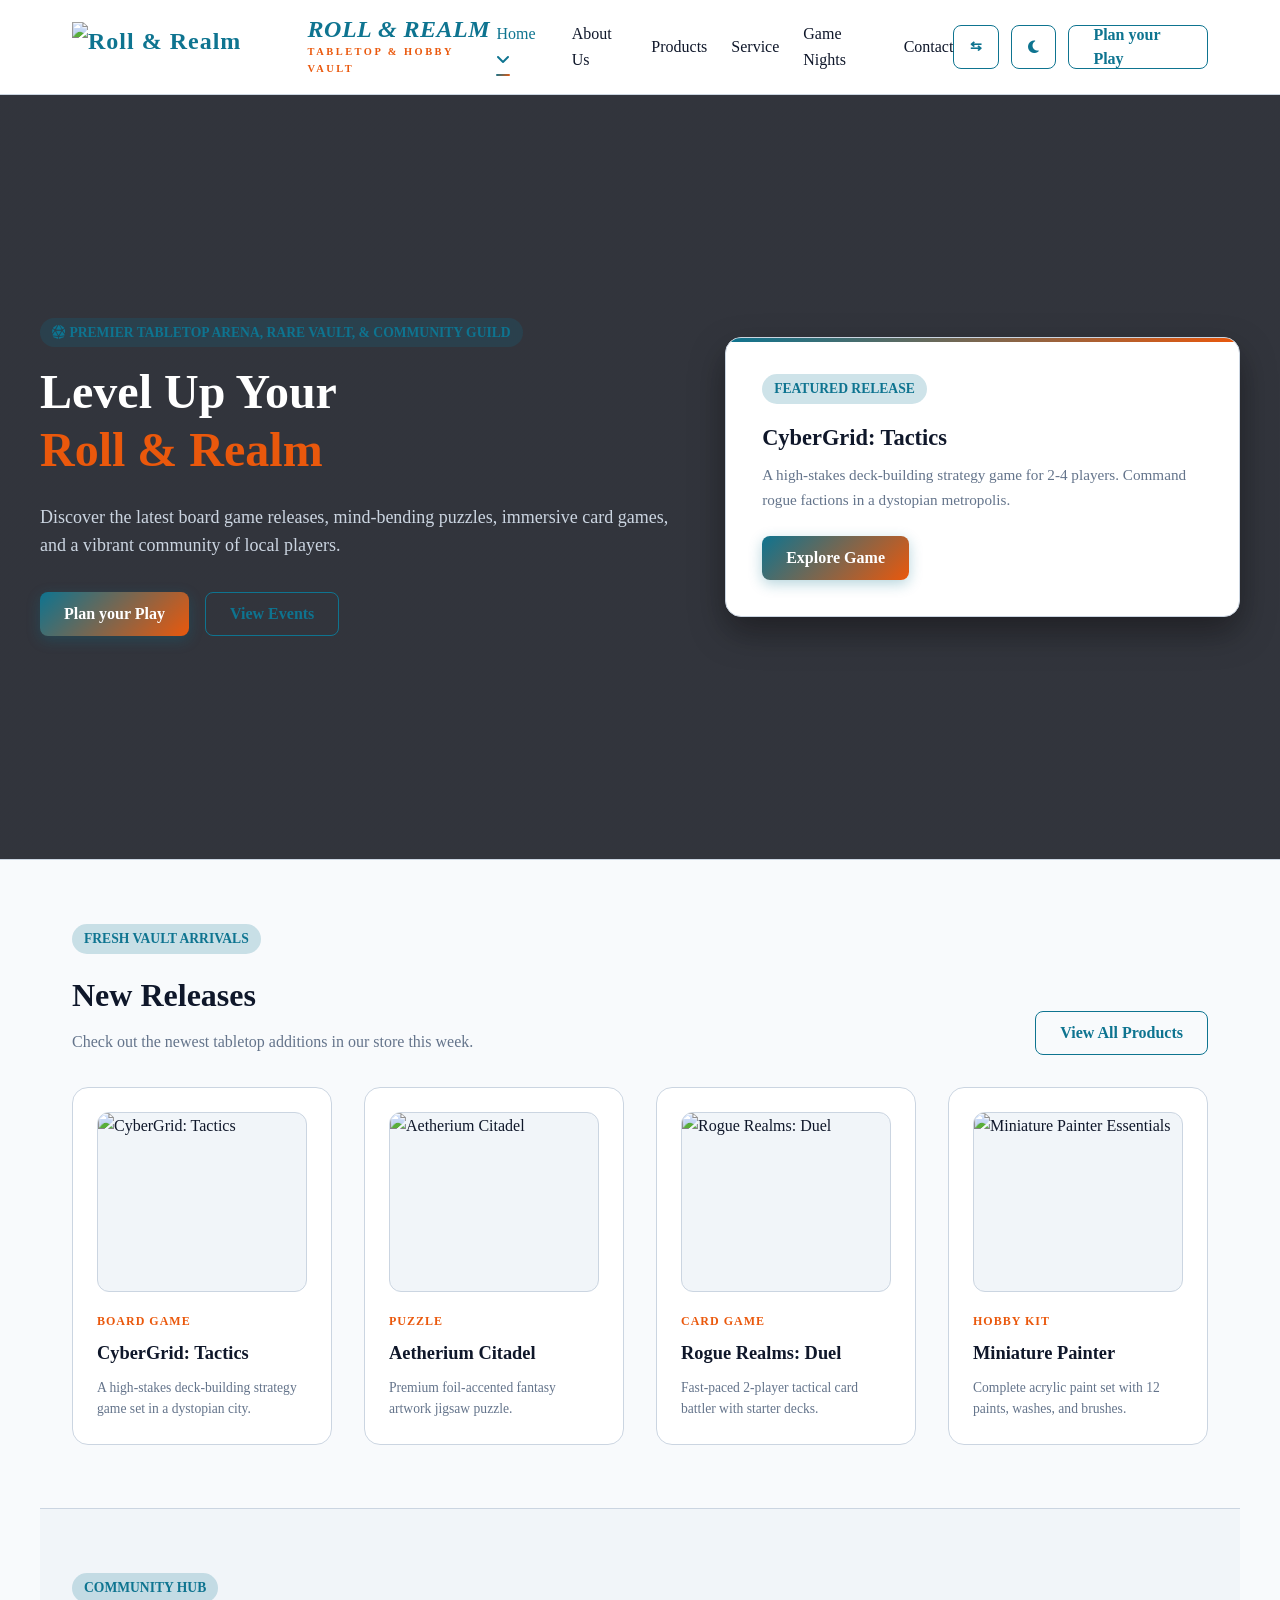
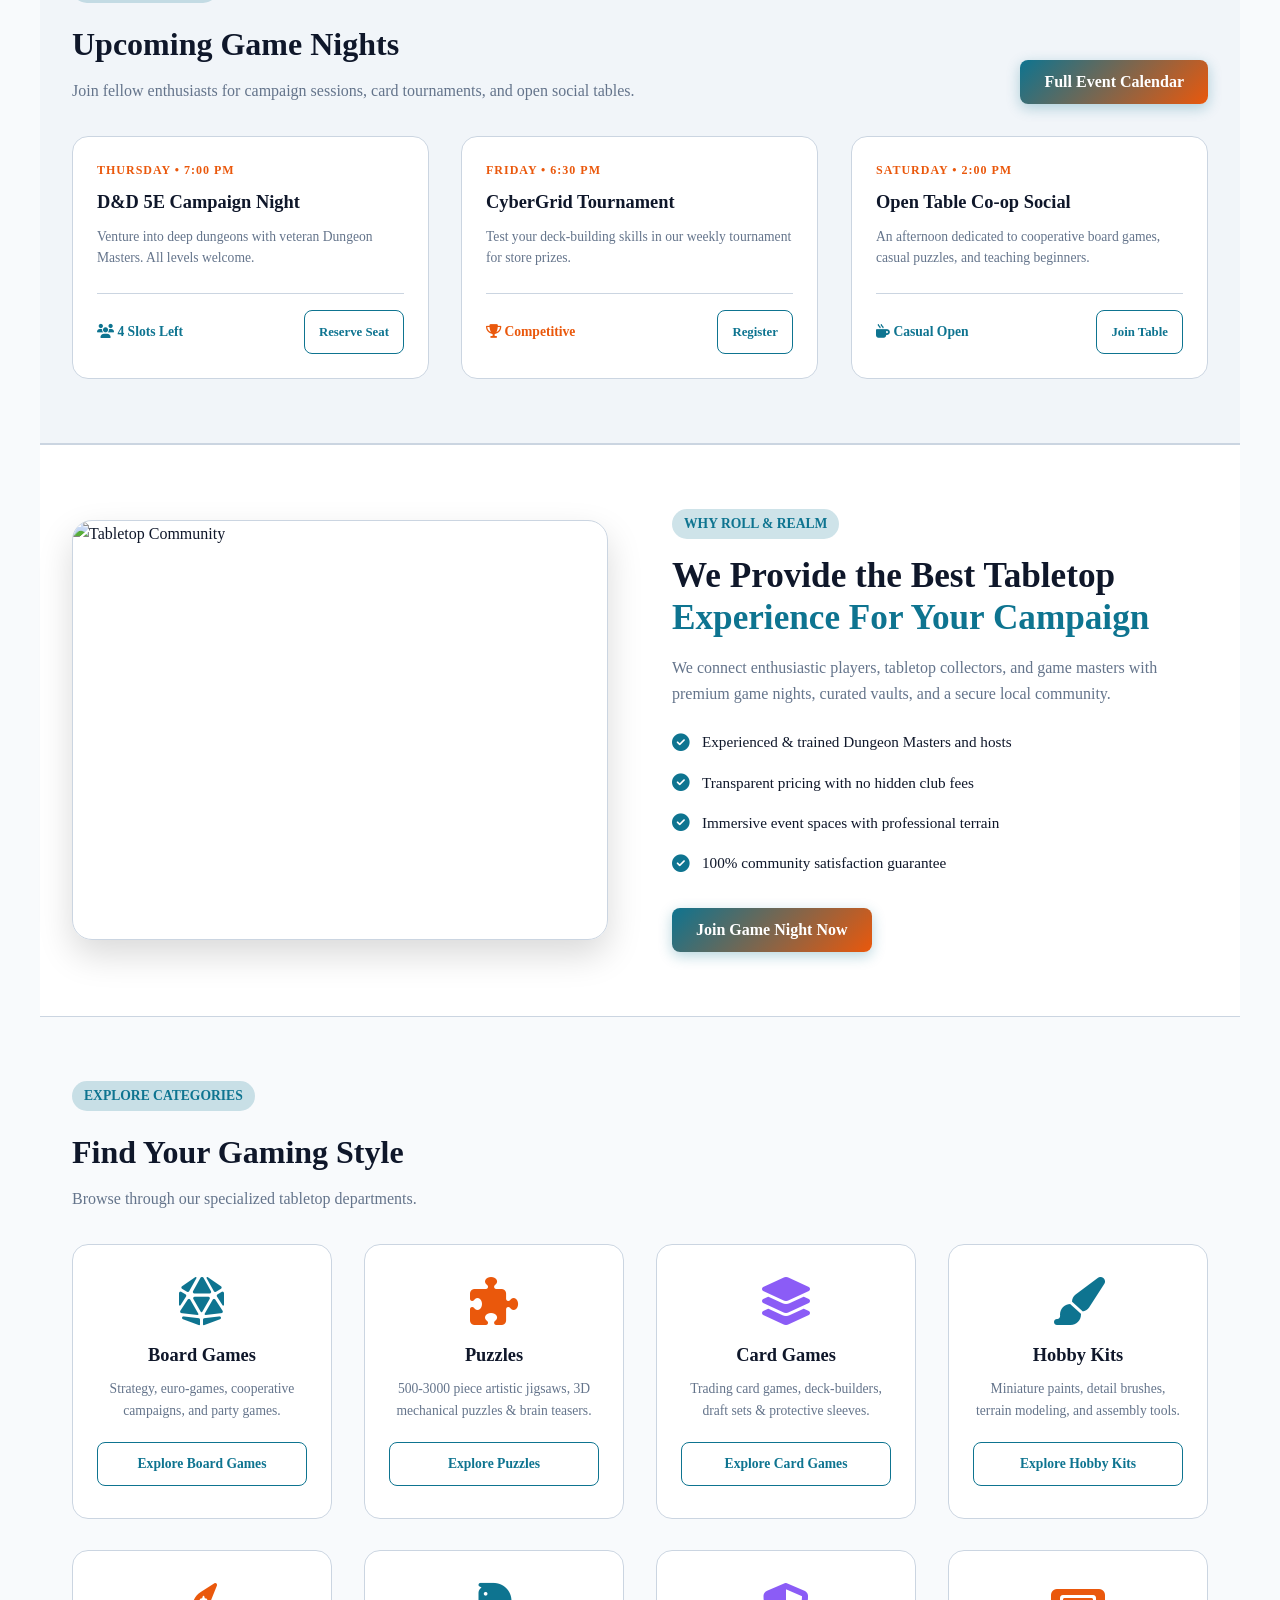
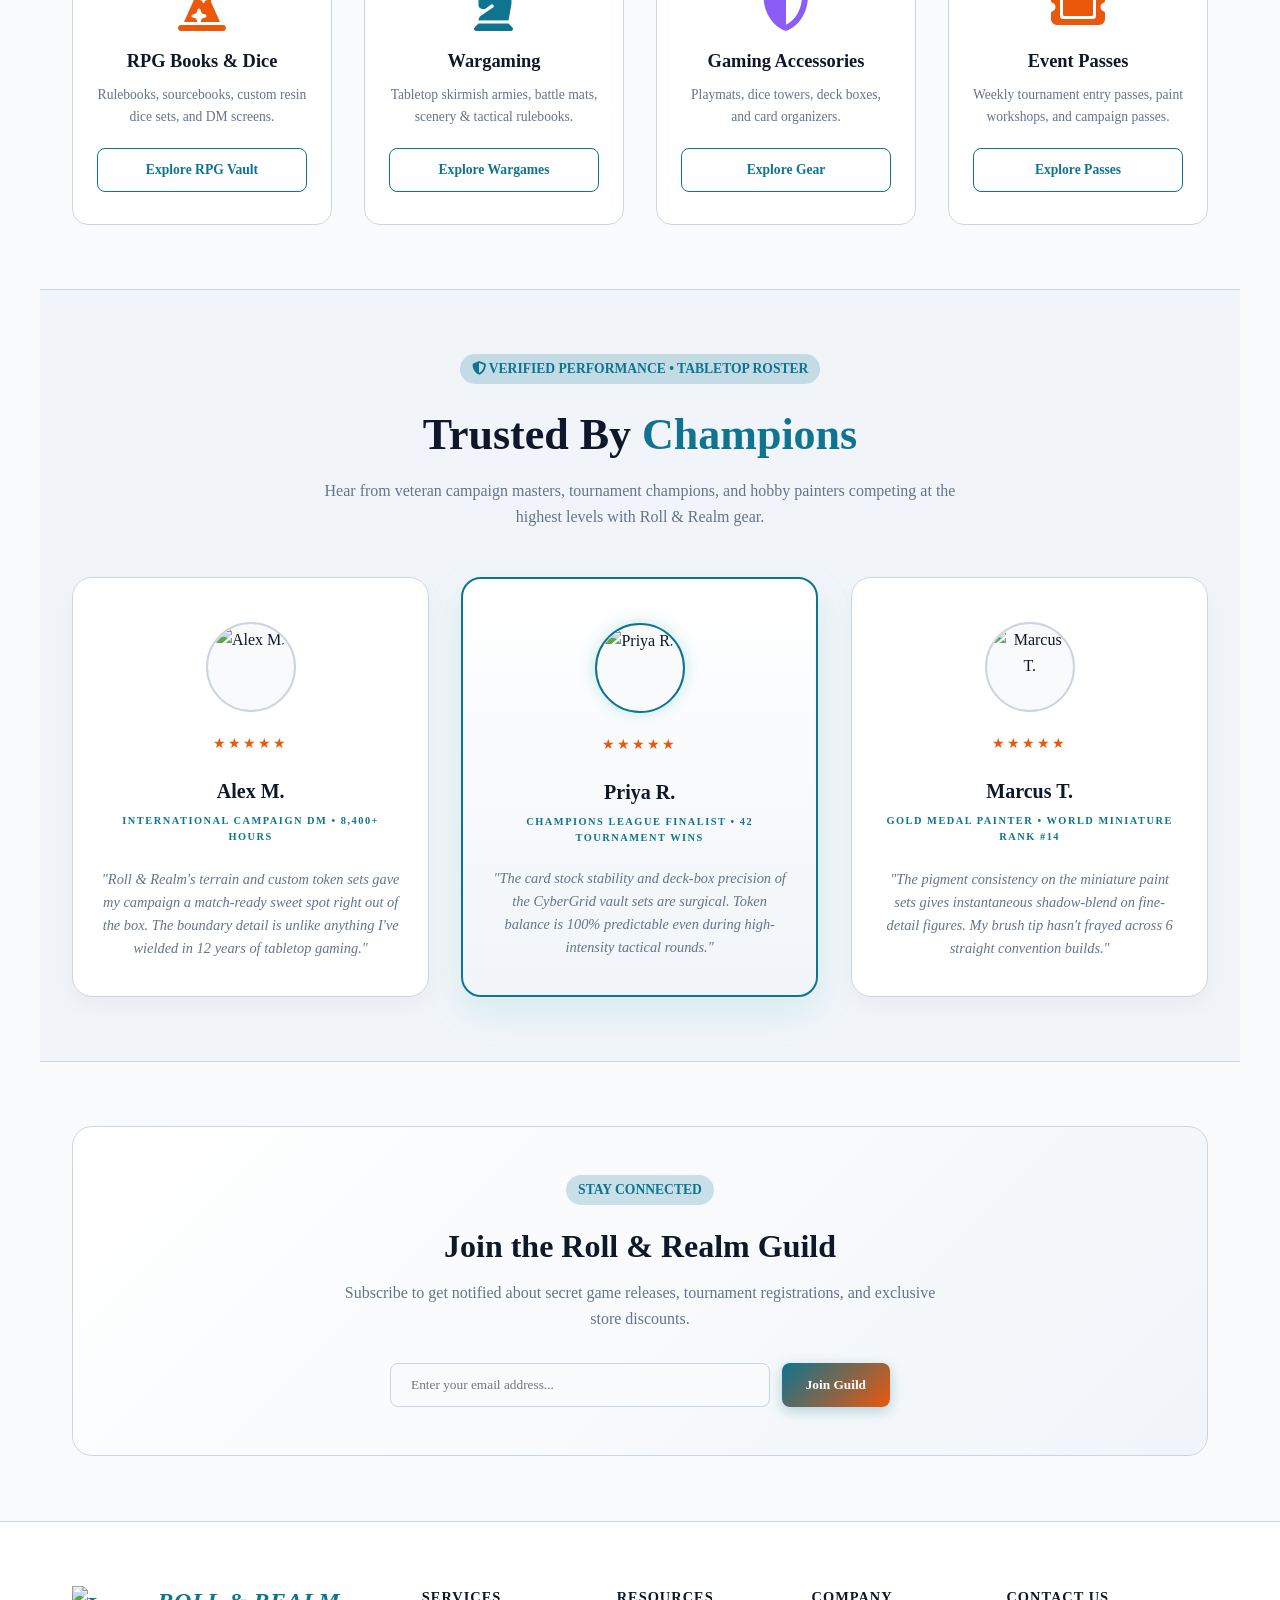
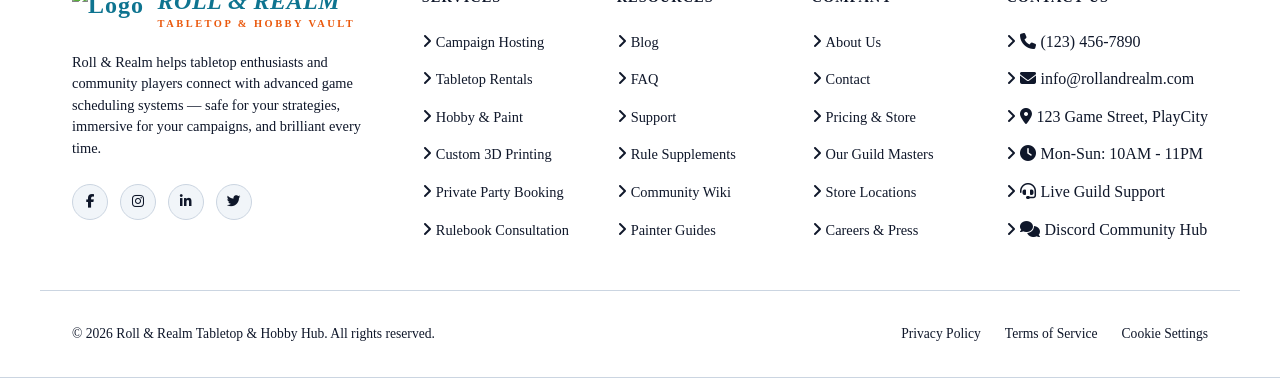
==== commit c6dd5a37: "Update index.html" ====
--- a/index.html
+++ b/index.html
@@ -31,7 +31,7 @@
       
       <ul class="nav-links" id="navLinks">
         <li class="dropdown" id="homeDropdown">
-          <a href="index.html" class="active dropdown-toggle">Home ▾</a>
+          <a href="index.html" class="active dropdown-toggle">Home <i class="fa-solid fa-angle-down"></i></a>
           <ul class="dropdown-menu">
             <li><a href="index.html">Home 1</a></li>
             <li><a href="home2.html">Home 2</a></li>
@@ -426,4 +426,4 @@
 
   <script src="allfils.js"></script>
 </body>
-</html>+</html>
--- a/header_footer.css
+++ b/header_footer.css
@@ -89,10 +89,12 @@
 }
 
 .nav-links a {
+  position: relative;
+  text-decoration: none;
+  color: var(--text-main); /* Uses theme text color so it remains visible in dark mode */
   font-weight: 500;
+  padding-bottom: 8px;
   transition: color 0.2s ease;
-  position: relative;
-  padding-bottom: 4px;
 }
 
 .nav-links a:hover {
@@ -103,7 +105,8 @@
   color: var(--accent-teal);
 }
 
-.nav-links a.active::after {
+.nav-links a.active::after,
+.nav-links a:hover::after {
   content: '';
   position: absolute;
   bottom: 0;
@@ -430,65 +433,7 @@
   transform: translateY(0);
 }
 
-.nav-links {
-  display: flex;
-  list-style: none;
-  gap: 30px;
-}
-
-.nav-links a {
-  position: relative;
-  text-decoration: none;
-  color: #333; /* Adjust to your text color */
-  font-weight: 500;
-  padding-bottom: 8px; /* Creates space for the line */
-}
-
-/* The active underline effect */
-.nav-links a.active::after,
-.nav-links a:hover::after {
-  content: '';
-  position: absolute;
-  bottom: 0;
-  left: 0;
-  width: 100%;
-  height: 2px;
-  background-color:linear-gradient(to right, var(--accent-teal), var(--accent-orange)); /* Change this to match your theme's accent color (e.g., gold or blue) */
-  border-radius: 2px;
-}
-.nav-links {
-  display: flex;
-  list-style: none;
-  gap: 1.5rem;
-  align-items: center;
-}
-
-.nav-links > li > a {
-  position: relative; /* REQUIRED: Anchors the underline line */
-  text-decoration: none;
-  font-weight: 500;
-  padding-bottom: 6px; /* Creates clearance for the line */
-  transition: color 0.2s ease;
-  color: var(--text-main);
-}
-
-.nav-links > li > a:hover {
-  color: var(--accent-teal);
-}
-
-.nav-links > li > a.active {
-  color: var(--accent-teal);
-}
-
-/* The Active Underline Effect across all pages */
-.nav-links > li > a.active::after,
-.nav-links > li > a:hover::after {
-  content: '';
-  position: absolute;
-  bottom: 0;
-  left: 0;
-  width: 100%;
-  height: 2px;
-  background: linear-gradient(135deg, var(--accent-teal), var(--accent-orange));
-  border-radius: 2px;
+[dir="rtl"] .dropdown-menu {
+  left: auto;
+  right: 0;
 }
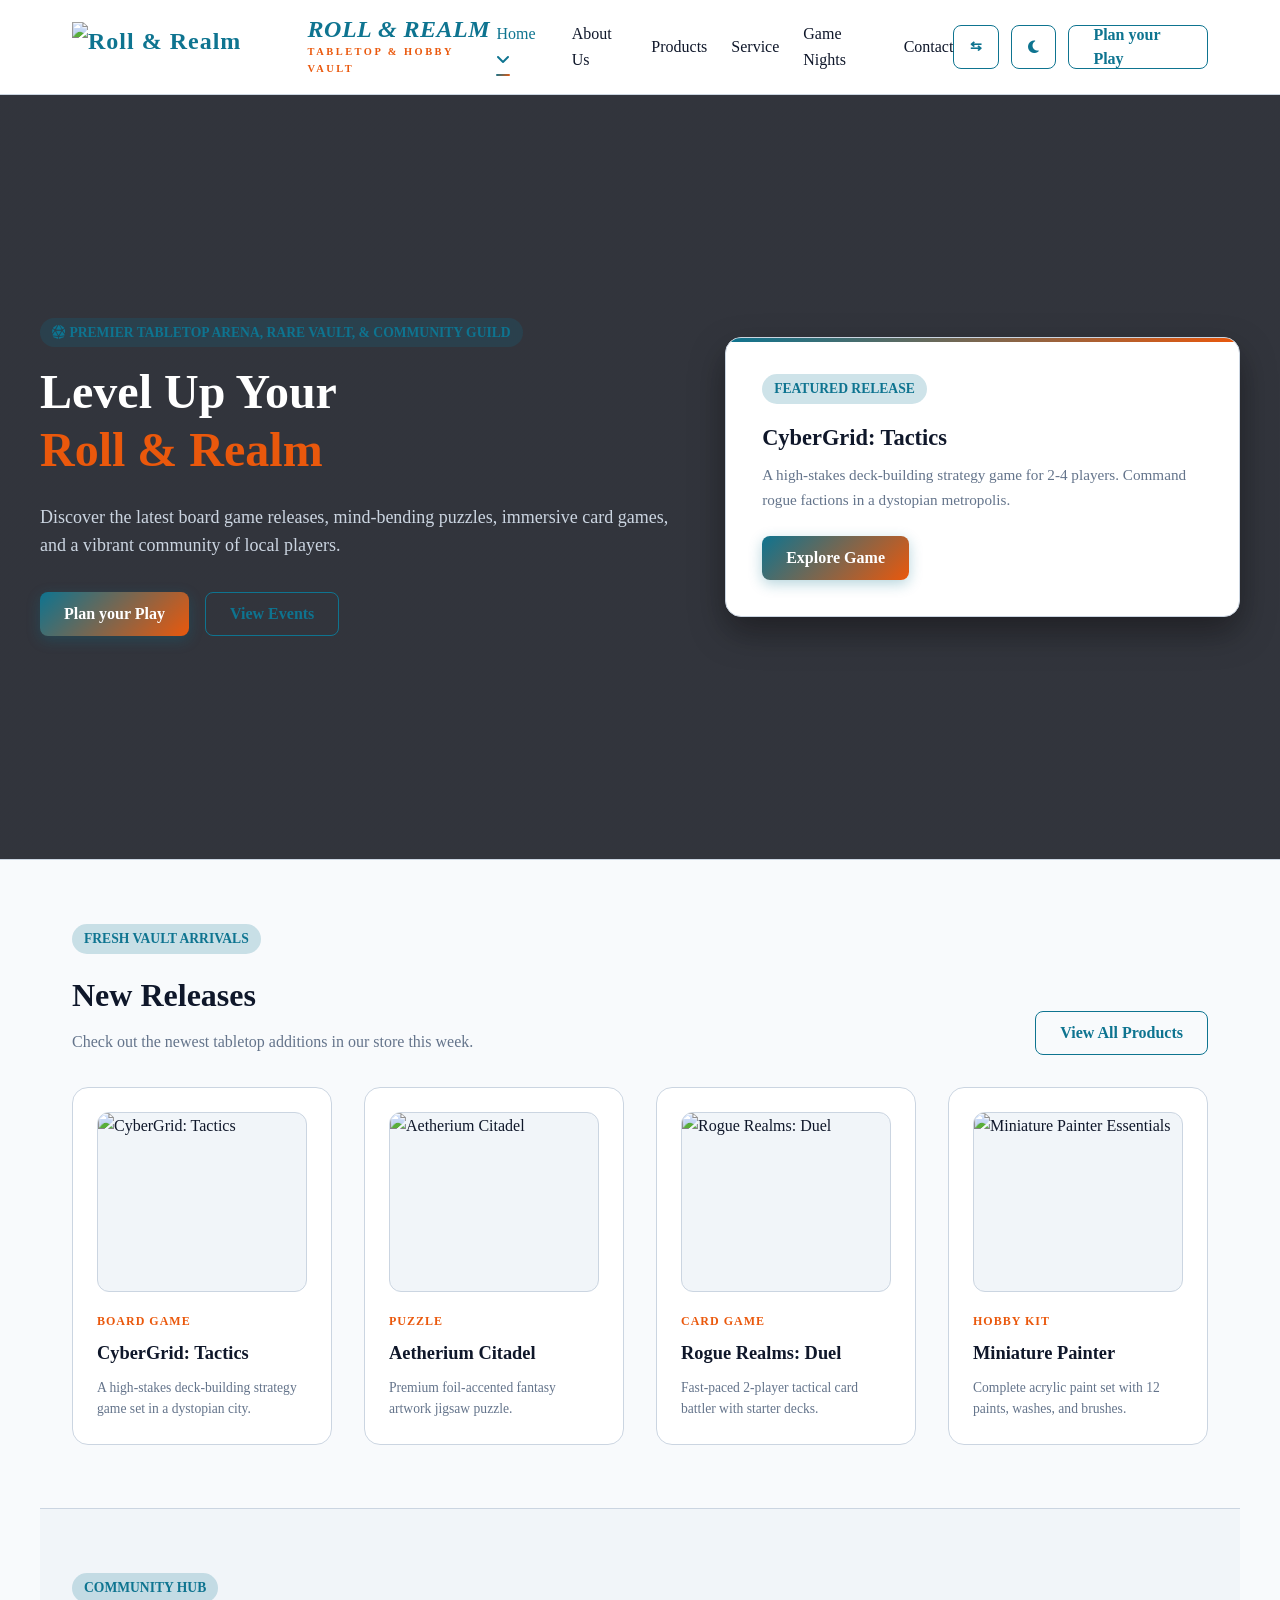
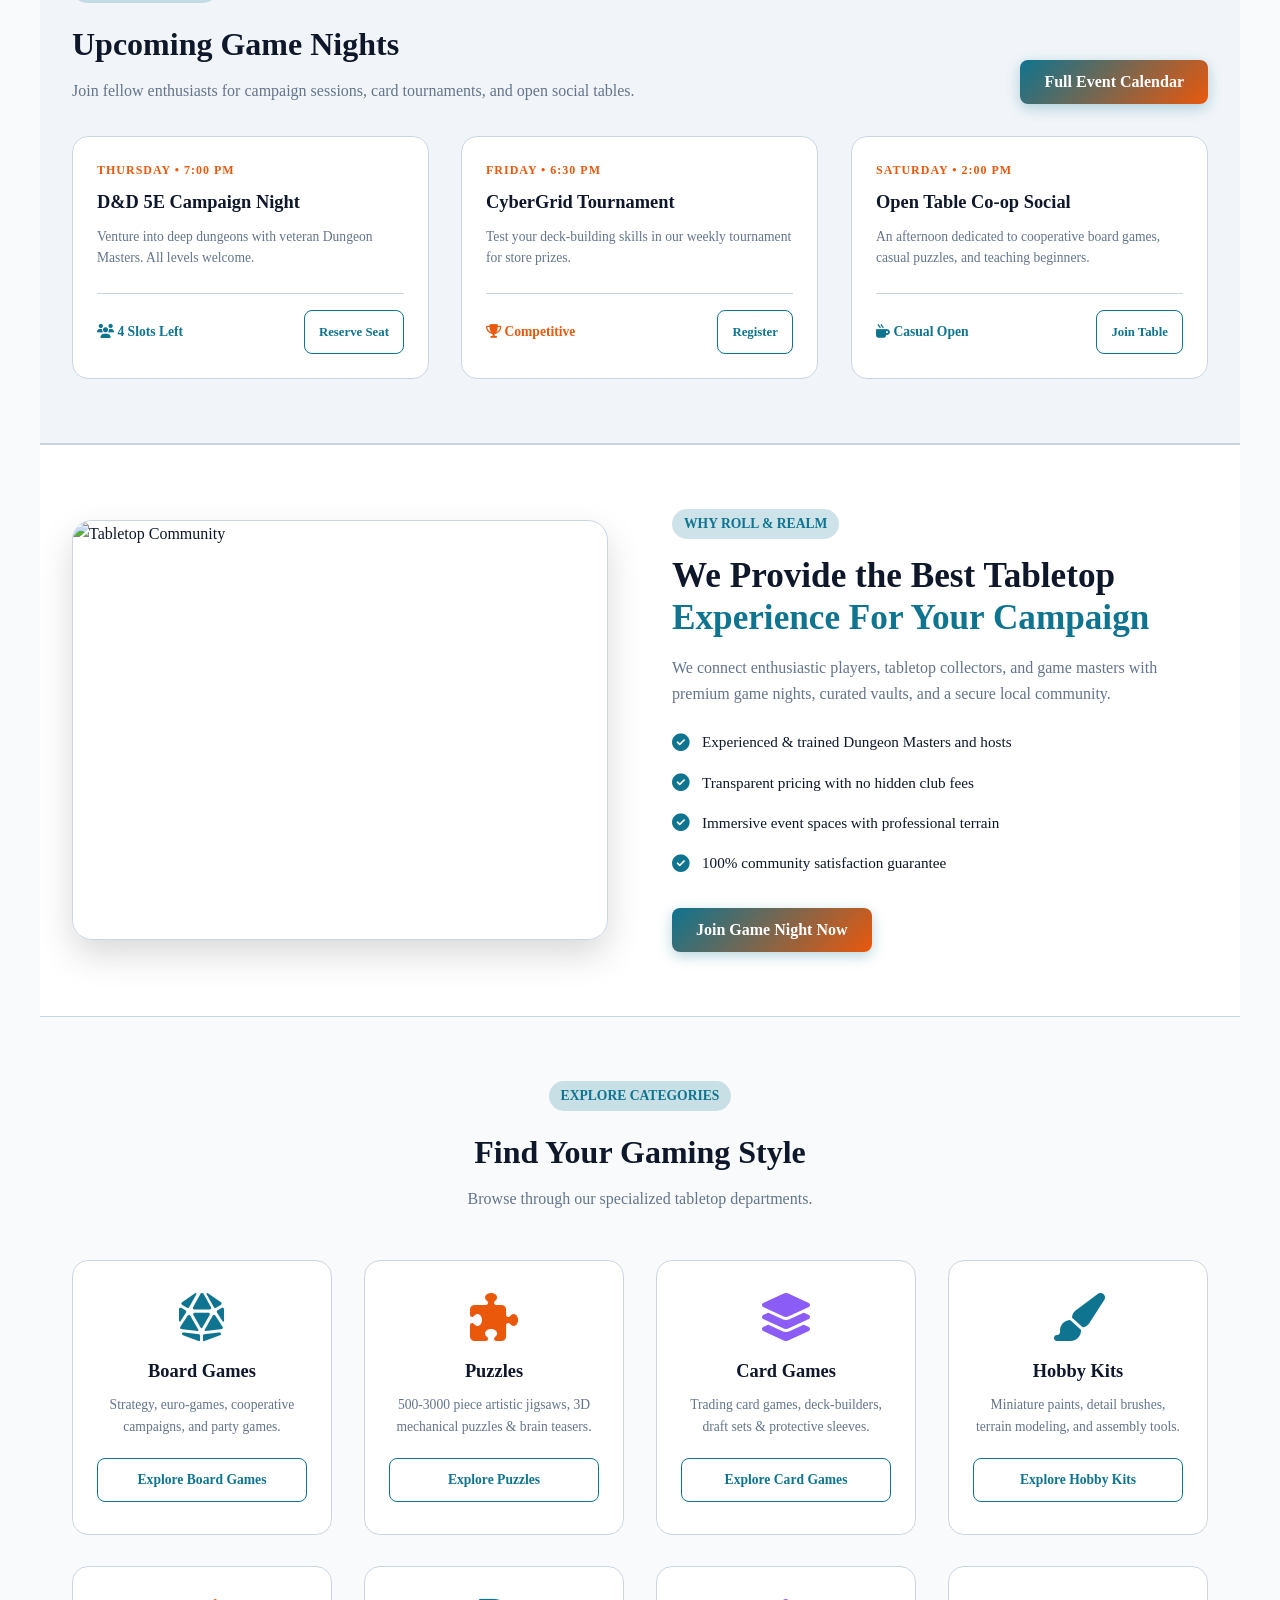
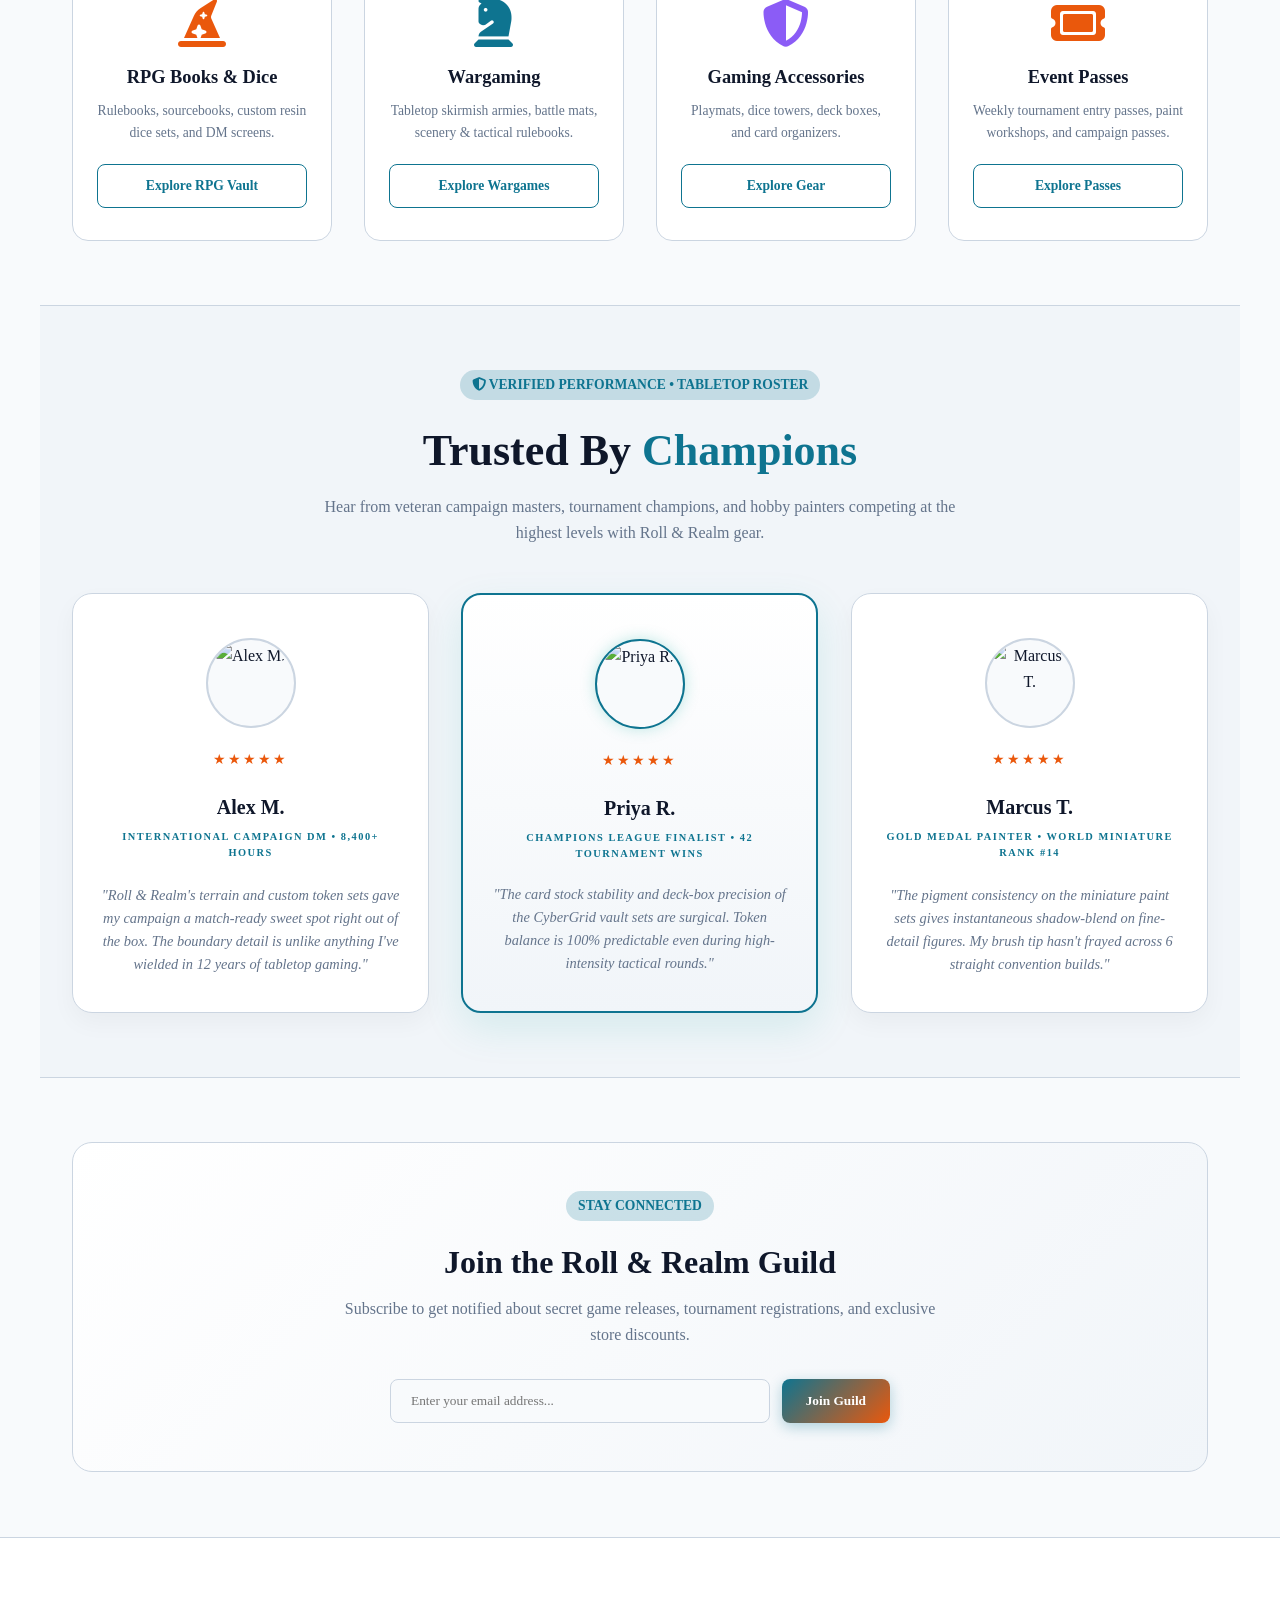
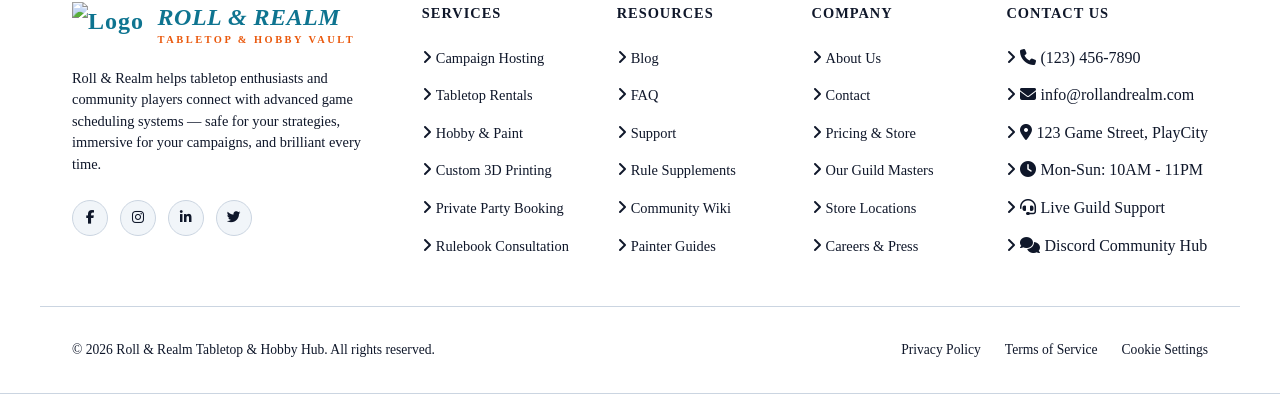
==== commit a47381e1: "Add files via upload" ====
--- a/index.html
+++ b/index.html
@@ -195,7 +195,7 @@
   </section>
 
   <section class="container">
-    <div class="section-header">
+    <div class="section-header center-header">
       <div>
         <span class="badge">EXPLORE CATEGORIES</span>
         <h2 class="section-title">Find Your Gaming Style</h2>
@@ -426,4 +426,4 @@
 
   <script src="allfils.js"></script>
 </body>
-</html>
+</html>
--- a/index.css
+++ b/index.css
@@ -1,4 +1,3 @@
-
 .logo, .footer-logo {
   display: flex;
   align-items: center;
@@ -191,6 +190,18 @@
   gap: 1rem;
 }
 
+/* --- Upgraded Centered Section Header Modifier --- */
+.section-header.center-header {
+  text-align: center;
+  display: block;
+  margin-bottom: 3rem;
+}
+
+.section-header.center-header .section-subtitle {
+  margin: 0 auto;
+  max-width: 650px;
+}
+
 .section-title {
   font-family: var(--font-heading);
   font-size: 2rem;
@@ -434,4 +445,4 @@
   .flex-card {
     flex: 1 1 100%;
   }
-}
+}
--- a/header_footer.css
+++ b/header_footer.css
@@ -91,7 +91,7 @@
 .nav-links a {
   position: relative;
   text-decoration: none;
-  color: var(--text-main); /* Uses theme text color so it remains visible in dark mode */
+  color: var(--text-main);
   font-weight: 500;
   padding-bottom: 8px;
   transition: color 0.2s ease;
@@ -117,6 +117,7 @@
   border-radius: 2px;
 }
 
+/* --- Animated Dropdown Styles --- */
 .dropdown {
   position: relative;
 }
@@ -125,18 +126,32 @@
   position: absolute;
   top: 100%;
   left: 0;
+  opacity: 0;
+  visibility: hidden;
+  transform: translateY(15px);
+  transition: all 0.3s cubic-bezier(0.4, 0, 0.2, 1);
   background-color: var(--bg-card);
   border: 1px solid var(--border-color);
   border-radius: 8px;
   list-style: none;
   padding: 0.5rem 0;
-  min-width: 130px;
-  display: none;
-  box-shadow: 0 10px 25px rgba(0,0,0,0.15);
+  min-width: 150px;
+  box-shadow: 0 10px 25px rgba(0, 0, 0, 0.15);
+  z-index: 100;
 }
 
 .dropdown:hover .dropdown-menu {
-  display: block;
+  opacity: 1;
+  visibility: visible;
+  transform: translateY(0);
+}
+
+.dropdown-toggle i {
+  transition: transform 0.3s ease;
+}
+
+.dropdown:hover .dropdown-toggle i {
+  transform: rotate(180deg);
 }
 
 .dropdown-menu li a {
@@ -144,12 +159,12 @@
   display: block;
   font-size: 0.9rem;
   color: var(--text-muted);
+  transition: background-color 0.2s ease, color 0.2s ease;
 }
 
 .dropdown-menu li a:hover {
   background-color: var(--bg-card-hover);
   color: var(--accent-teal);
-  padding-bottom: 0.5rem;
 }
 
 .dropdown-menu li a.active::after {
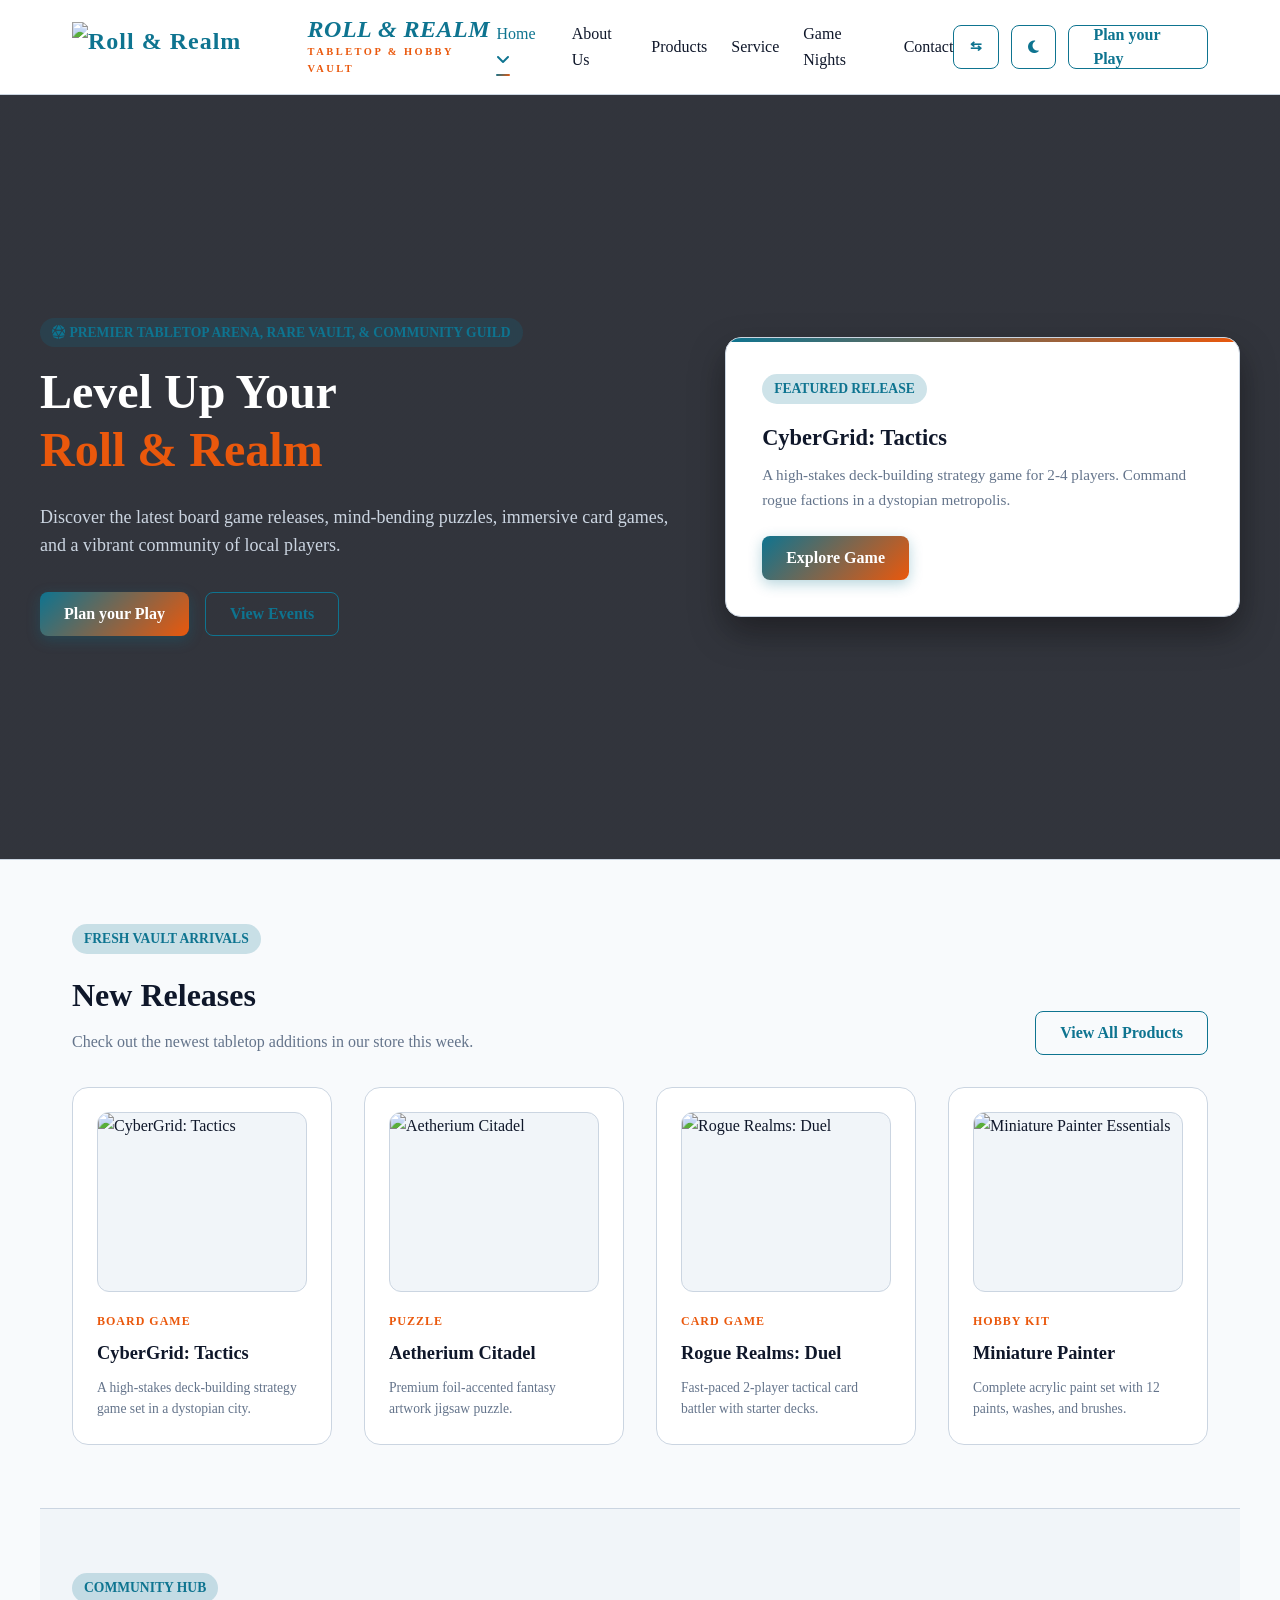
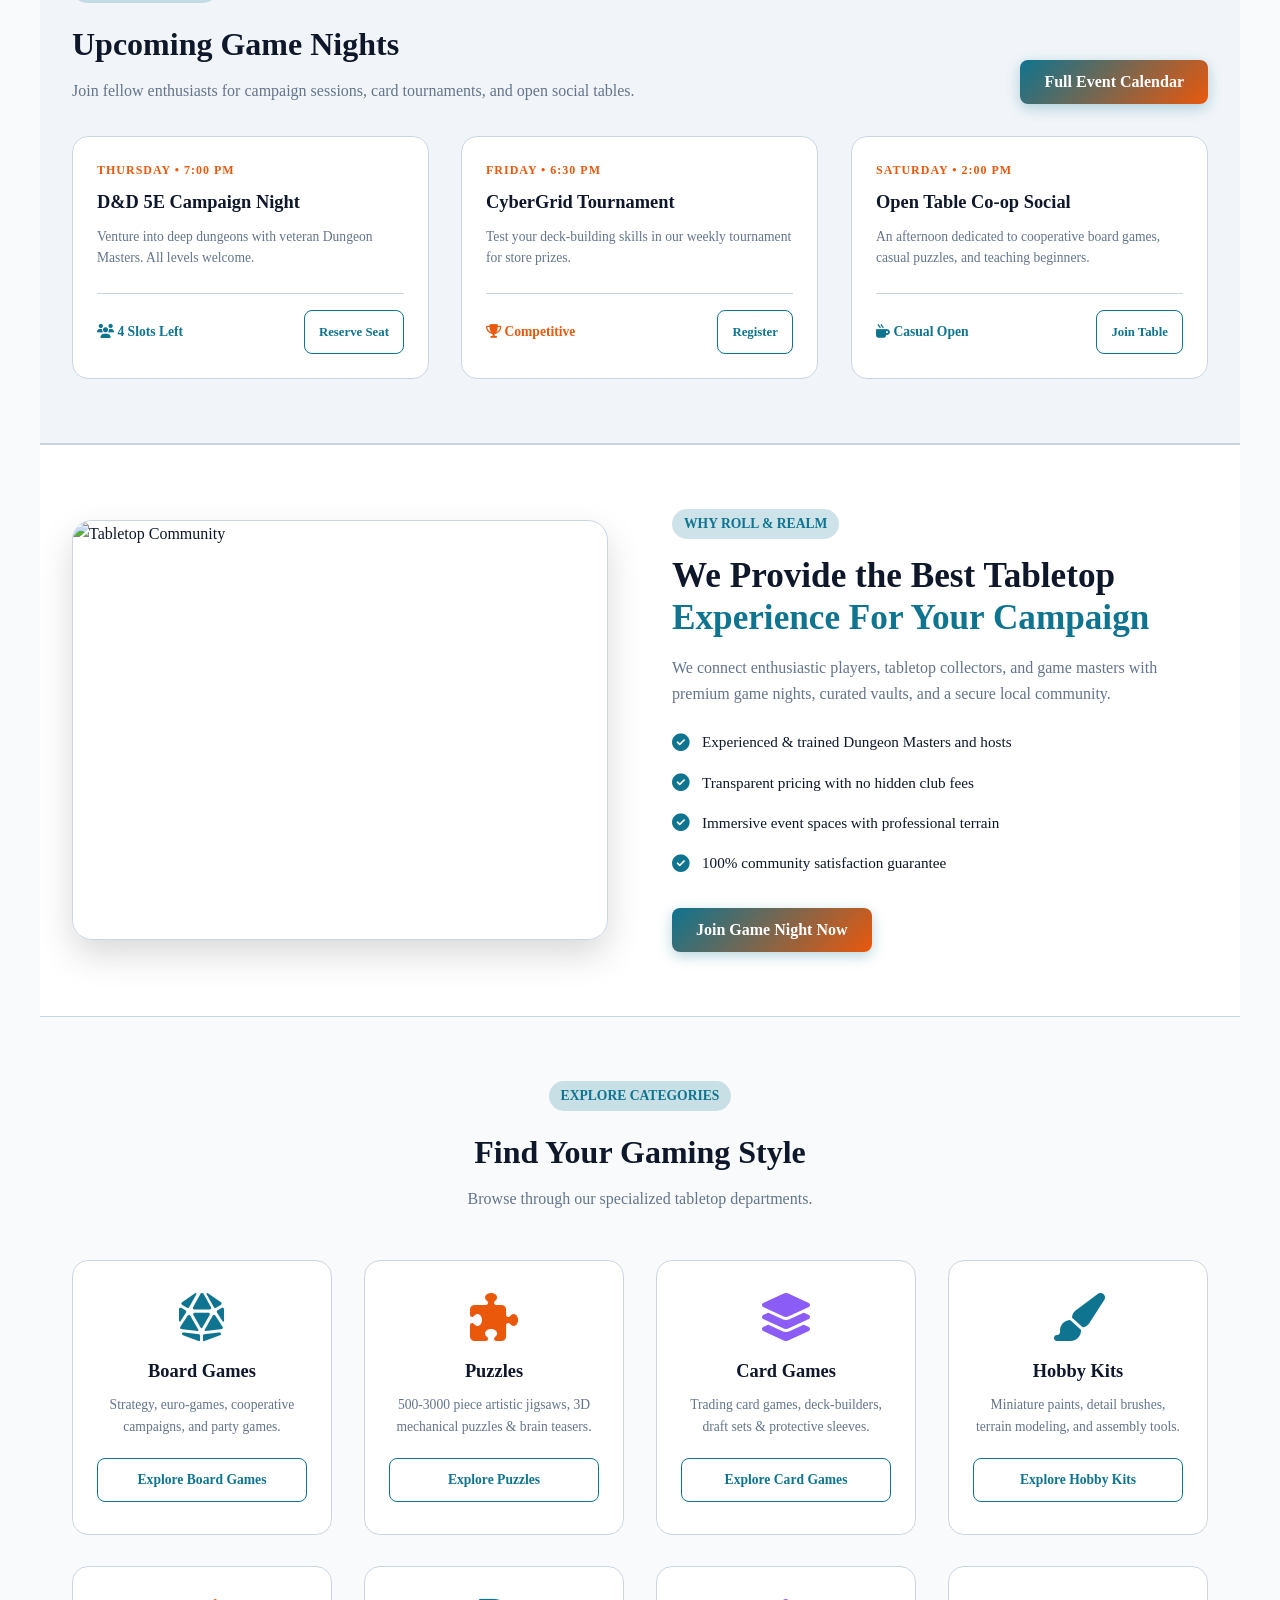
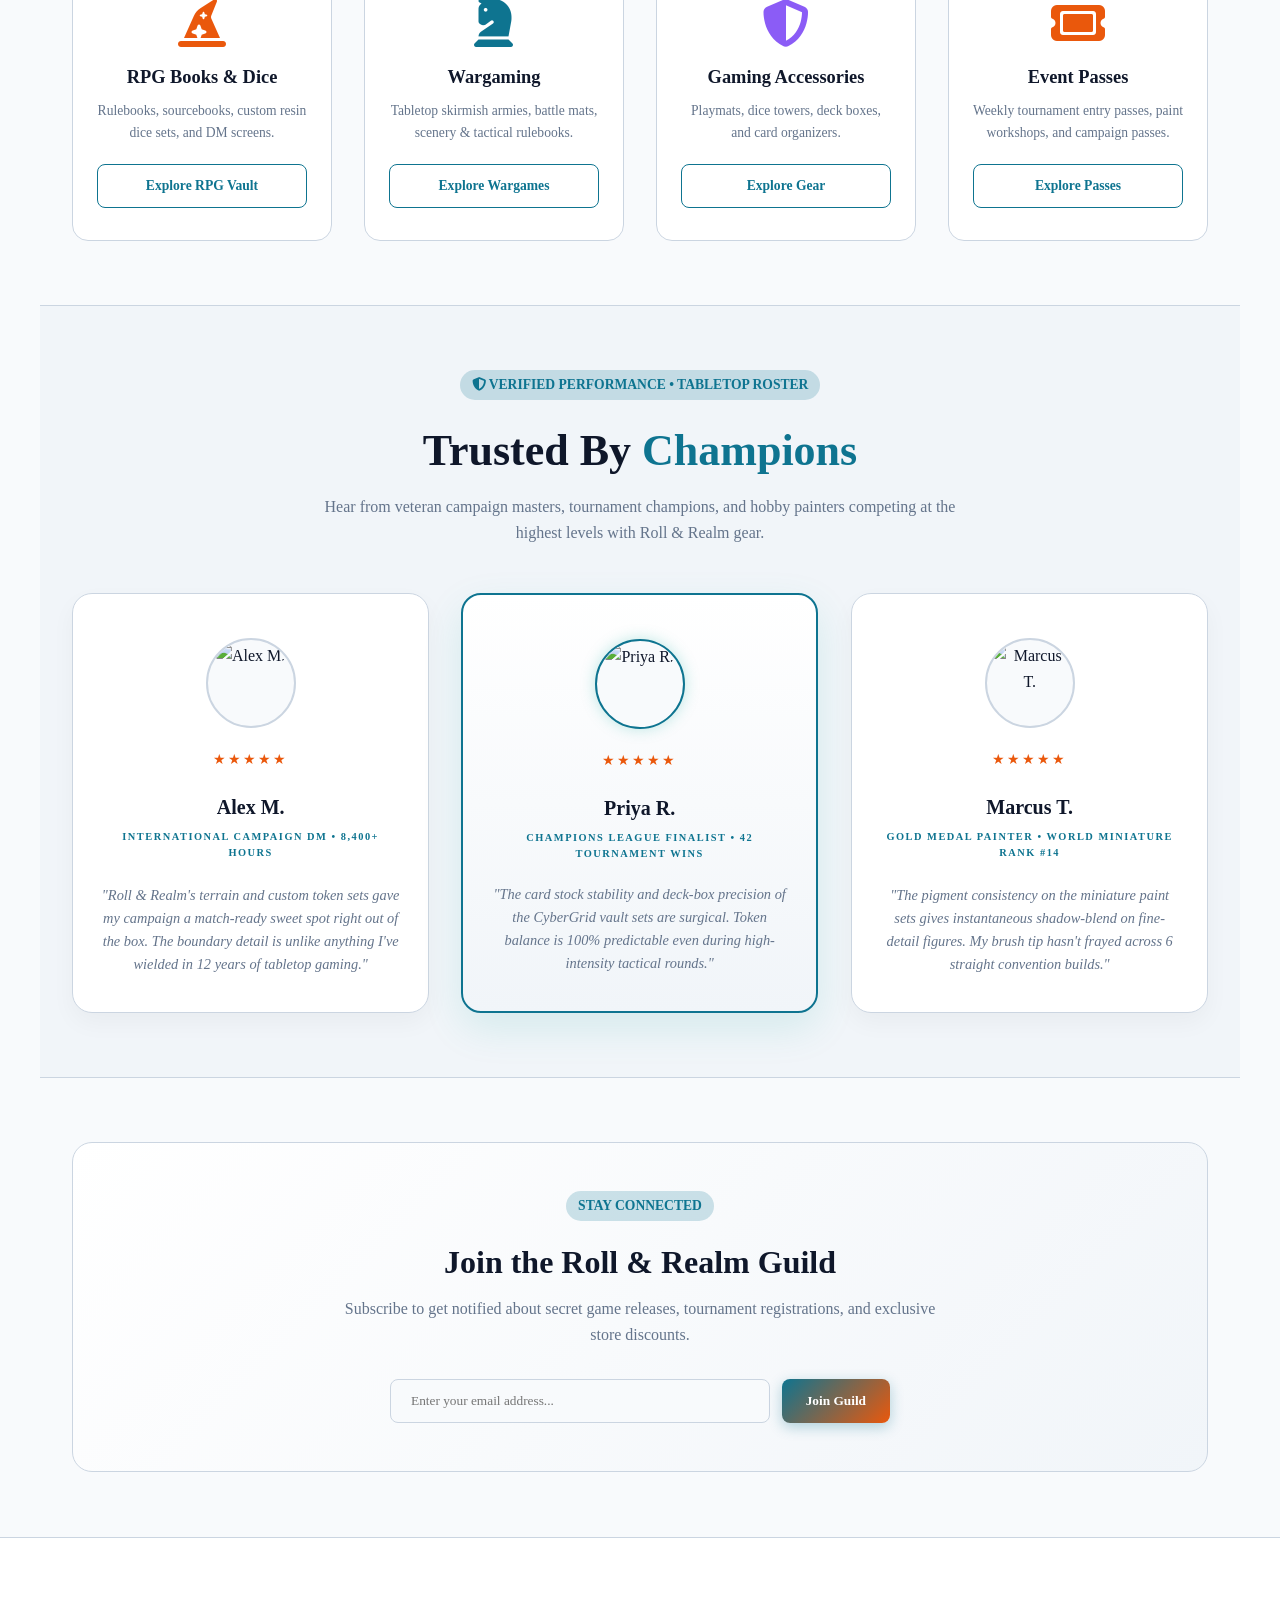
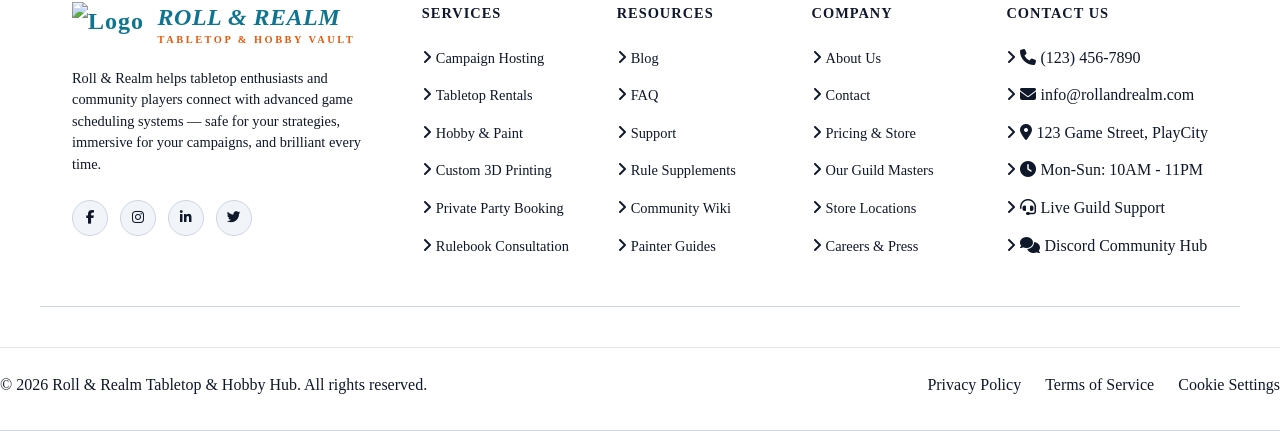
==== commit 1d29c1ae: "Add files via upload" ====
--- a/index.html
+++ b/index.html
@@ -364,12 +364,11 @@
       <div class="footer-col">
         <h4>SERVICES</h4>
         <ul class="footer-links">
-          <li><i class="fa-solid fa-angle-right"></i> <a href="service.html">Campaign Hosting</a></li>
-          <li><i class="fa-solid fa-angle-right"></i> <a href="service.html">Tabletop Rentals</a></li>
-          <li><i class="fa-solid fa-angle-right"></i> <a href="service.html">Hobby & Paint</a></li>
-          <!-- 3 Added Points -->
-          <li><i class="fa-solid fa-angle-right"></i> <a href="service.html">Custom 3D Printing</a></li>
-          <li><i class="fa-solid fa-angle-right"></i> <a href="service.html">Private Party Booking</a></li>
+          <li><i class="fa-solid fa-angle-right"></i> <a href="services-detail.html#campaigns">Campaign Hosting</a></li>
+          <li><i class="fa-solid fa-angle-right"></i> <a href="services-detail.html#rentals">Tabletop Rentals</a></li>
+          <li><i class="fa-solid fa-angle-right"></i> <a href="services-detail.html#workshops">Hobby & Paint</a></li>
+          <li><i class="fa-solid fa-angle-right"></i> <a href="services-detail.html#printing">Custom 3D Printing</a></li>
+          <li><i class="fa-solid fa-angle-right"></i> <a href="services-detail.html#parties">Private Party Booking</a></li>
           <li><i class="fa-solid fa-angle-right"></i> <a href="service.html">Rulebook Consultation</a></li>
         </ul>
       </div>
@@ -378,12 +377,11 @@
         <h4>RESOURCES</h4>
         <ul class="footer-links">
           <li><i class="fa-solid fa-angle-right"></i> <a href="blog.html">Blog</a></li>
-          <li><i class="fa-solid fa-angle-right"></i> <a href="contact.html">FAQ</a></li>
+          <li><i class="fa-solid fa-angle-right"></i> <a href="contact.html#faq">FAQ</a></li>
           <li><i class="fa-solid fa-angle-right"></i> <a href="contact.html">Support</a></li>
-          <!-- 3 Added Points -->
-          <li><i class="fa-solid fa-angle-right"></i> <a href="blog.html">Rule Supplements</a></li>
-          <li><i class="fa-solid fa-angle-right"></i> <a href="blog.html">Community Wiki</a></li>
-          <li><i class="fa-solid fa-angle-right"></i> <a href="blog.html">Painter Guides</a></li>
+          <li><i class="fa-solid fa-angle-right"></i> <a href="contact.html">Rule Supplements</a></li>
+          <li><i class="fa-solid fa-angle-right"></i> <a href="contact.html">Community Wiki</a></li>
+          <li><i class="fa-solid fa-angle-right"></i> <a href="contact.html">Painter Guides</a></li>
         </ul>
       </div>
 
@@ -393,7 +391,6 @@
           <li><i class="fa-solid fa-angle-right"></i> <a href="about.html">About Us</a></li>
           <li><i class="fa-solid fa-angle-right"></i> <a href="contact.html">Contact</a></li>
           <li><i class="fa-solid fa-angle-right"></i> <a href="products.html">Pricing & Store</a></li>
-          <!-- 3 Added Points -->
           <li><i class="fa-solid fa-angle-right"></i> <a href="about.html">Our Guild Masters</a></li>
           <li><i class="fa-solid fa-angle-right"></i> <a href="about.html">Store Locations</a></li>
           <li><i class="fa-solid fa-angle-right"></i> <a href="about.html">Careers & Press</a></li>
@@ -406,7 +403,6 @@
           <li><i class="fa-solid fa-angle-right"></i> <i class="fa-solid fa-phone"></i> (123) 456-7890</li>
           <li><i class="fa-solid fa-angle-right"></i> <i class="fa-solid fa-envelope"></i> info@rollandrealm.com</li>
           <li><i class="fa-solid fa-angle-right"></i> <i class="fa-solid fa-map-marker-alt"></i> 123 Game Street, PlayCity</li>
-          <!-- 3 Added Points -->
           <li><i class="fa-solid fa-angle-right"></i> <i class="fa-solid fa-clock"></i> Mon-Sun: 10AM - 11PM</li>
           <li><i class="fa-solid fa-angle-right"></i> <i class="fa-solid fa-headset"></i> Live Guild Support</li>
           <li><i class="fa-solid fa-angle-right"></i> <i class="fa-solid fa-comments"></i> Discord Community Hub</li>
--- a/header_footer.css
+++ b/header_footer.css
@@ -349,18 +349,6 @@
   color: var(--accent-teal);
 }
 
-.footer-bottom {
-  max-width: 1200px;
-  margin: 0 auto;
-  padding: 2rem 2rem 0 2rem;
-  display: flex;
-  justify-content: space-between;
-  align-items: center;
-  font-size: 0.85rem;
-  flex-wrap: wrap;
-  gap: 1rem;
-}
-
 .footer-bottom-links {
   display: flex;
   gap: 1.5rem;
@@ -451,4 +439,19 @@
 [dir="rtl"] .dropdown-menu {
   left: auto;
   right: 0;
+}
+.footer-grid {
+  display: grid;
+  grid-template-columns: 1.5fr 1fr 1fr 1fr 1.2fr; /* Brand + 4 link columns */
+  gap: 2rem;
+}
+
+.footer-bottom {
+  margin-top: 2.5rem;
+  padding-top: 1.5rem;
+  border-top: 1px solid rgba(0, 0, 0, 0.1);
+  display: flex;
+  justify-content: space-between;
+  align-items: center;
+  width: 100%;
 }
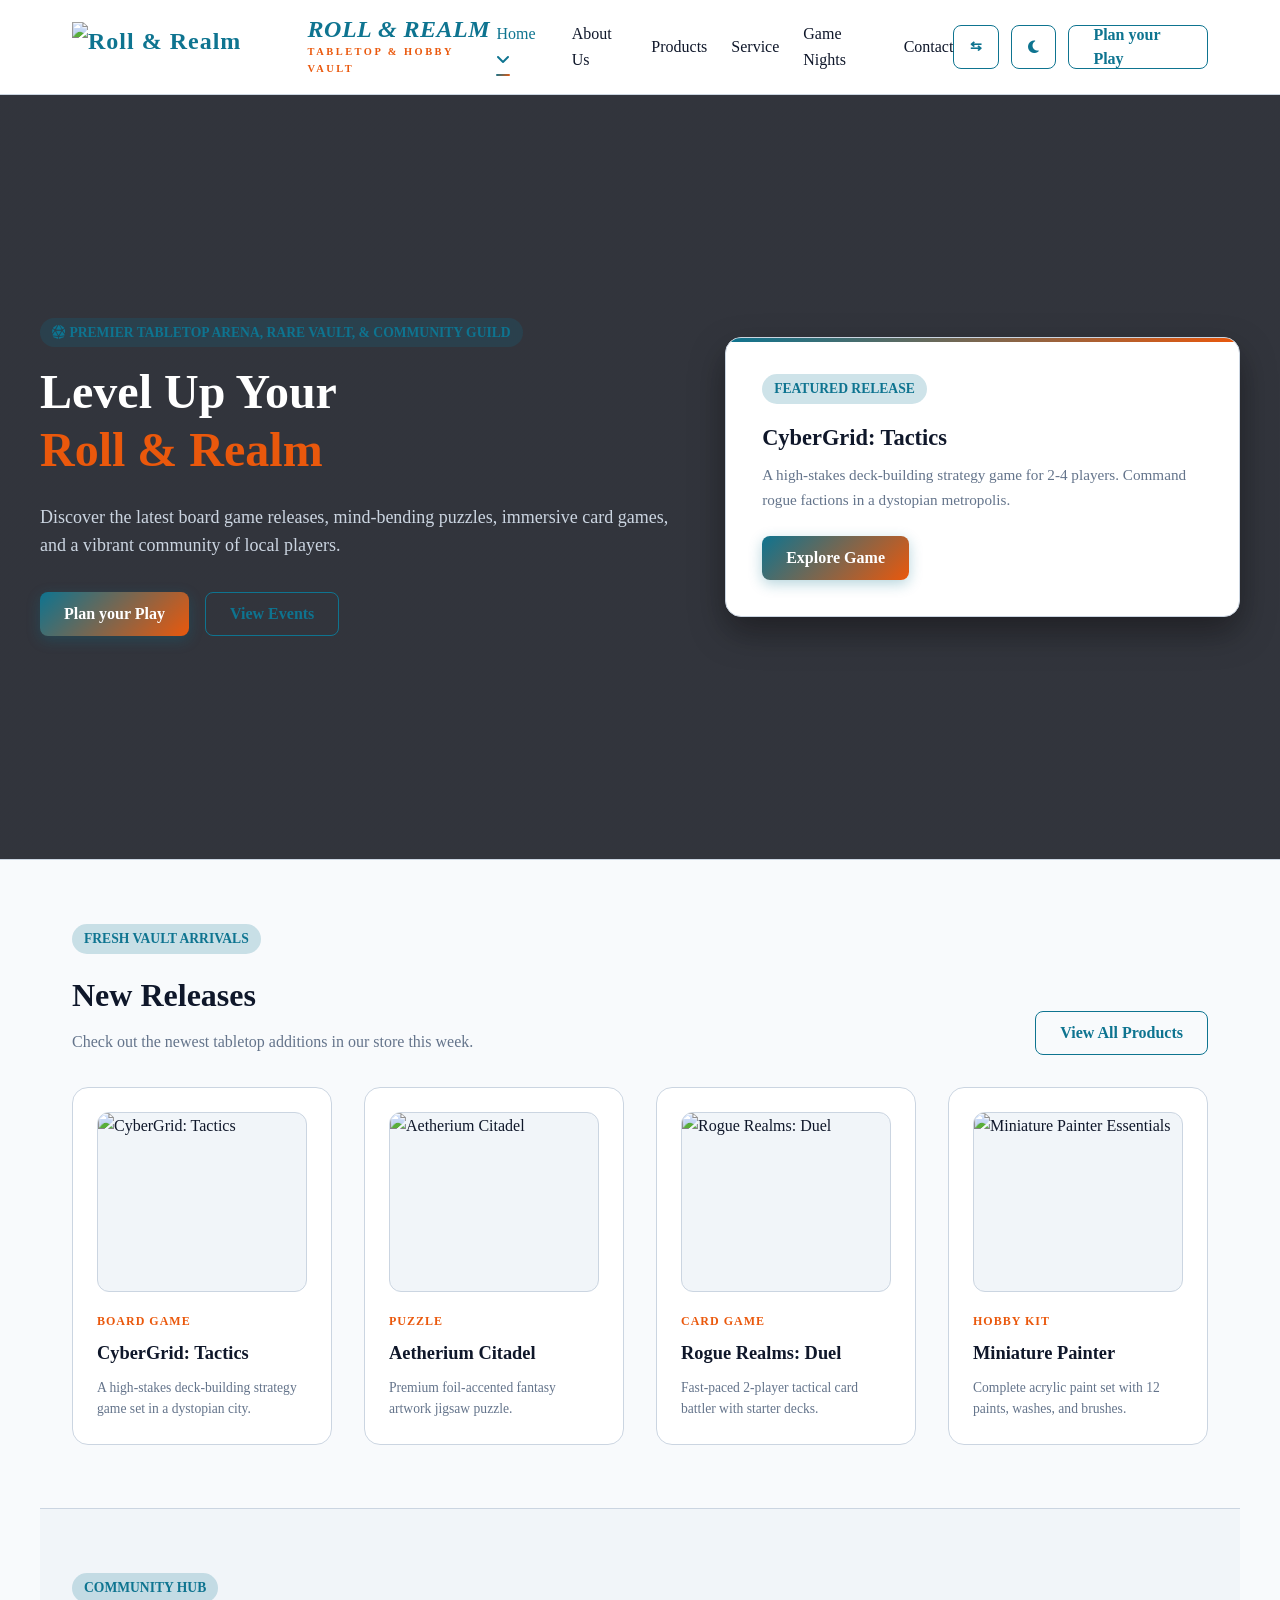
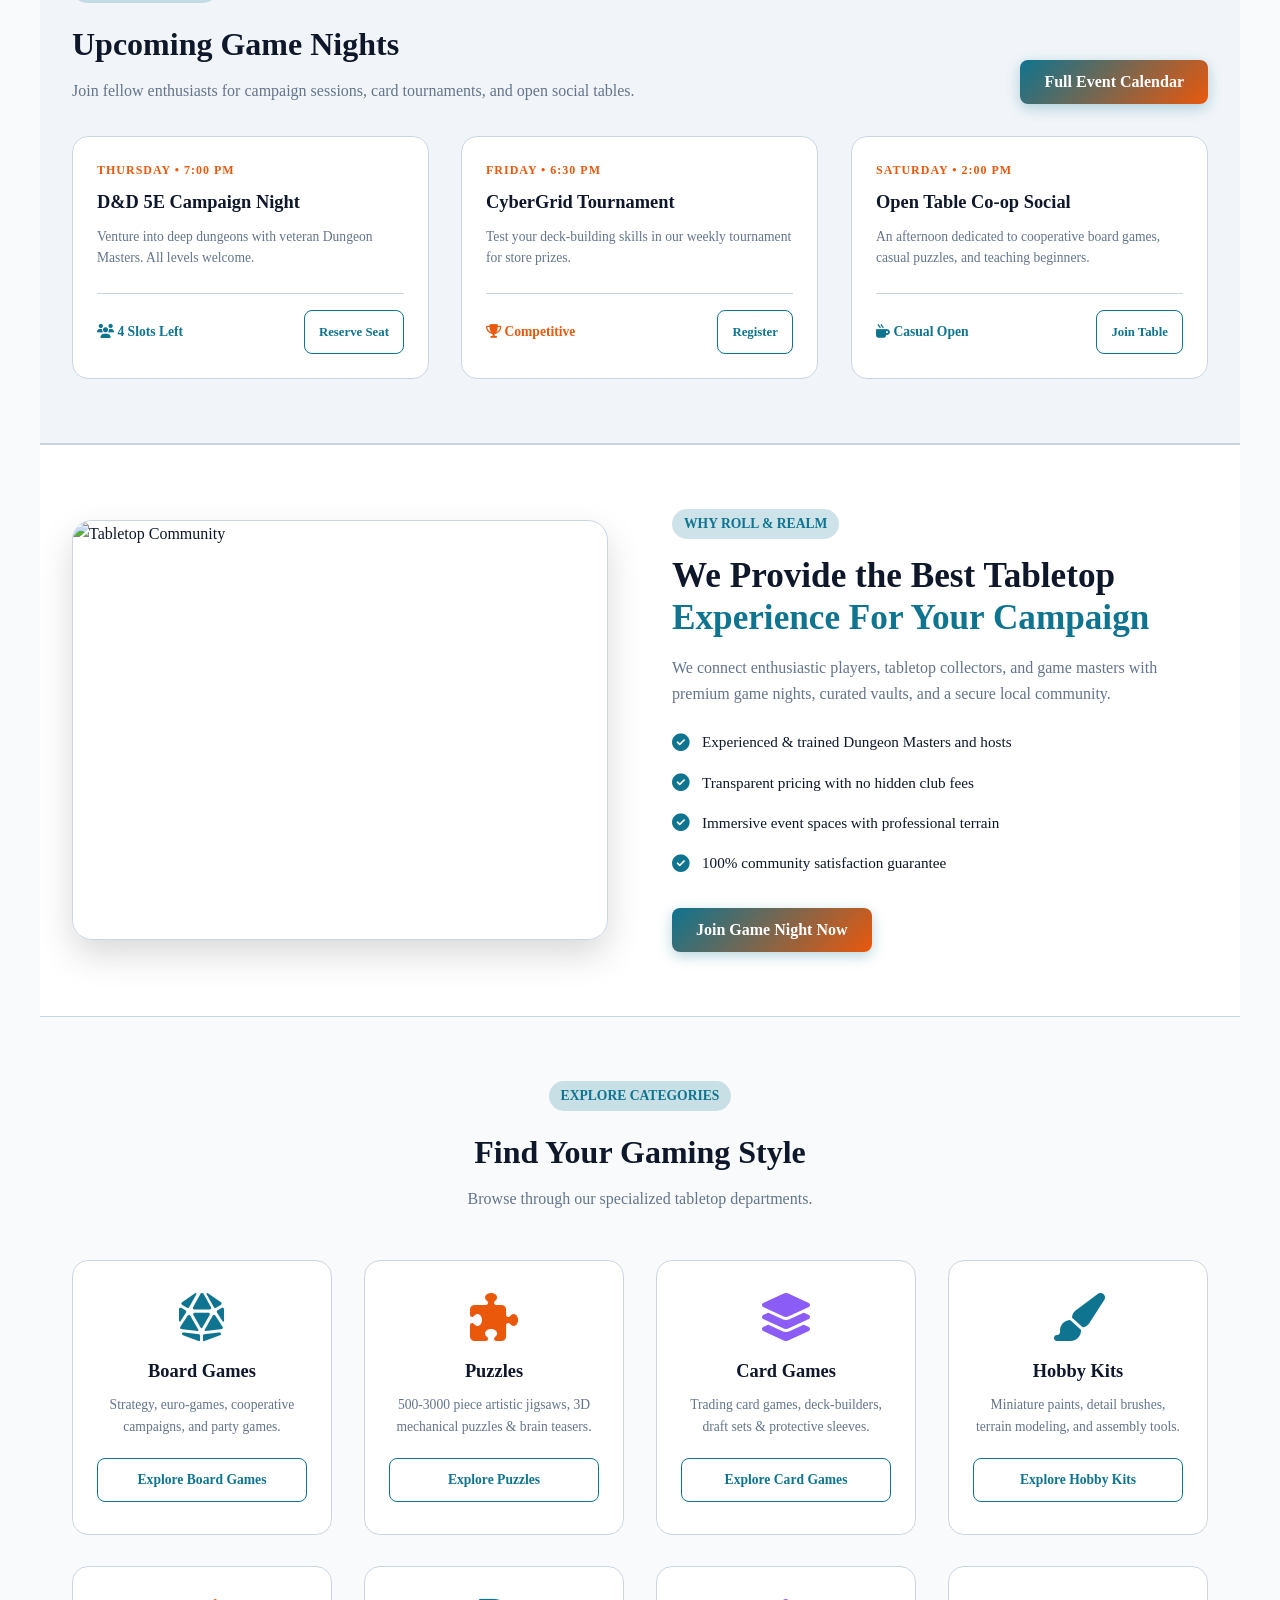
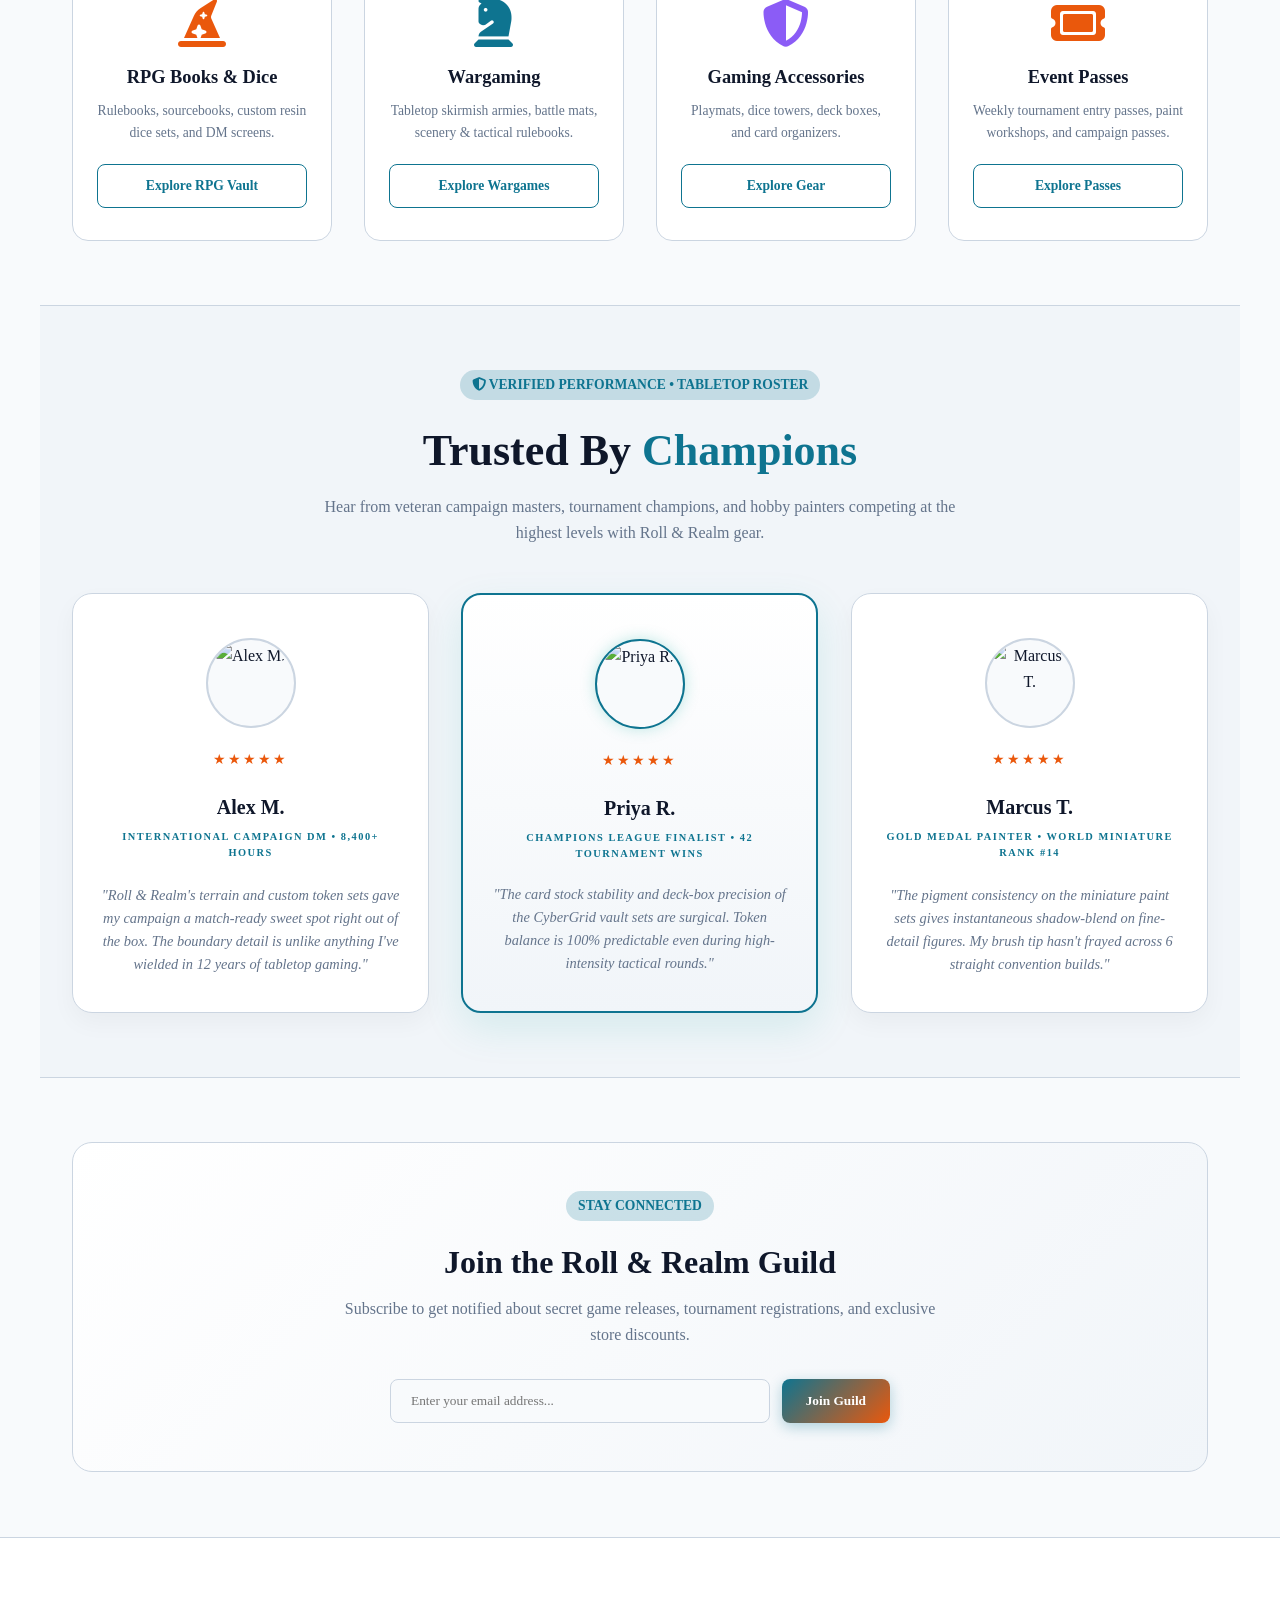
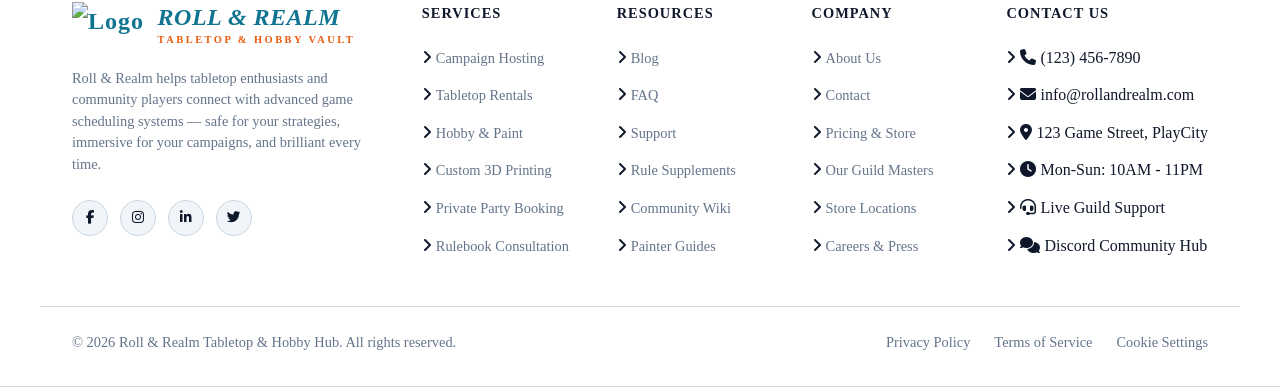
==== commit c4368e48: "Add files via upload" ====
--- a/index.html
+++ b/index.html
@@ -4,6 +4,7 @@
   <meta charset="UTF-8" />
   <meta name="viewport" content="width=device-width, initial-scale=1.0" />
   <title>Roll & Realm | Tabletop Games, Puzzles & Community</title>
+  <link rel="icon" type="image/png" href="images/Gemini_Generated_Image_be06c9be06c9be06-removebg-preview.png">
   <link rel="stylesheet" href="https://cdnjs.cloudflare.com/ajax/libs/font-awesome/6.5.2/css/all.min.css">
   <link rel="stylesheet" href="index.css">
   <link rel="stylesheet" href="header_footer.css">
--- a/index.css
+++ b/index.css
@@ -396,6 +396,7 @@
   right: 0;
 }
 
+
 /* --- Responsive Media Queries --- */
 @media (max-width: 1024px) {
   .flex-card {
--- a/header_footer.css
+++ b/header_footer.css
@@ -46,6 +46,7 @@
   text-decoration: none;
 }
 
+/* --- Header & Navigation --- */
 header {
   background-color: var(--bg-card);
   backdrop-filter: blur(8px);
@@ -177,7 +178,7 @@
   gap: 0.75rem;
 }
 
-/* --- Toggle Buttons matched exactly to Secondary Buttons --- */
+/* --- Buttons & Action Elements --- */
 .icon-btn {
   display: inline-flex;
   align-items: center;
@@ -252,6 +253,7 @@
   text-transform: uppercase;
 }
 
+/* --- Footer Layout & Styling --- */
 .site-footer {
   background-color: var(--bg-card);
   border-top: 1px solid var(--border-color);
@@ -296,6 +298,7 @@
   font-size: 0.9rem;
   line-height: 1.5;
   max-width: 320px;
+  color: var(--text-muted);
 }
 
 .footer-socials {
@@ -342,6 +345,7 @@
 
 .footer-links a {
   font-size: 0.9rem;
+  color: var(--text-muted);
   transition: color 0.2s ease;
 }
 
@@ -349,9 +353,29 @@
   color: var(--accent-teal);
 }
 
+/* FIXED: Properly aligned footer bottom bar */
+.footer-bottom {
+  max-width: 1200px;
+  margin: 0 auto;
+  padding: 1.5rem 2rem 0 2rem;
+  display: flex;
+  justify-content: space-between;
+  align-items: center;
+  width: 100%;
+  flex-wrap: wrap;
+  gap: 1rem;
+  font-size: 0.9rem;
+  color: var(--text-muted);
+}
+
 .footer-bottom-links {
   display: flex;
   gap: 1.5rem;
+}
+
+.footer-bottom-links a {
+  color: var(--text-muted);
+  transition: color 0.2s ease;
 }
 
 .footer-bottom-links a:hover {
@@ -375,6 +399,7 @@
   color: var(--accent-teal);
 }
 
+/* --- Responsive Media Queries --- */
 @media (max-width: 1024px) {
   .footer-container {
     grid-template-columns: 1fr 1fr;
@@ -440,18 +465,20 @@
   left: auto;
   right: 0;
 }
-.footer-grid {
-  display: grid;
-  grid-template-columns: 1.5fr 1fr 1fr 1fr 1.2fr; /* Brand + 4 link columns */
-  gap: 2rem;
-}
-
-.footer-bottom {
-  margin-top: 2.5rem;
-  padding-top: 1.5rem;
-  border-top: 1px solid rgba(0, 0, 0, 0.1);
-  display: flex;
-  justify-content: space-between;
-  align-items: center;
-  width: 100%;
+/* --- Lock btn-primary Colors in Dark Mode on Index Page --- */
+[data-theme="dark"] .hero-content .btn-primary,
+[data-theme="dark"] .hero-banner-card .btn-primary,
+[data-theme="dark"] .feature-text-content .btn-primary,
+[data-theme="dark"] .container form .btn-primary,
+[data-theme="dark"] .container .btn-primary {
+  background: linear-gradient(135deg, #0e7490, #ea580c) !important;
+  box-shadow: 0 4px 14px rgba(14, 116, 144, 0.3) !important;
+}
+
+[data-theme="dark"] .hero-content .btn-primary:hover,
+[data-theme="dark"] .hero-banner-card .btn-primary:hover,
+[data-theme="dark"] .feature-text-content .btn-primary:hover,
+[data-theme="dark"] .container form .btn-primary:hover,
+[data-theme="dark"] .container .btn-primary:hover {
+  box-shadow: 0 6px 20px rgba(234, 88, 12, 0.4) !important;
 }
